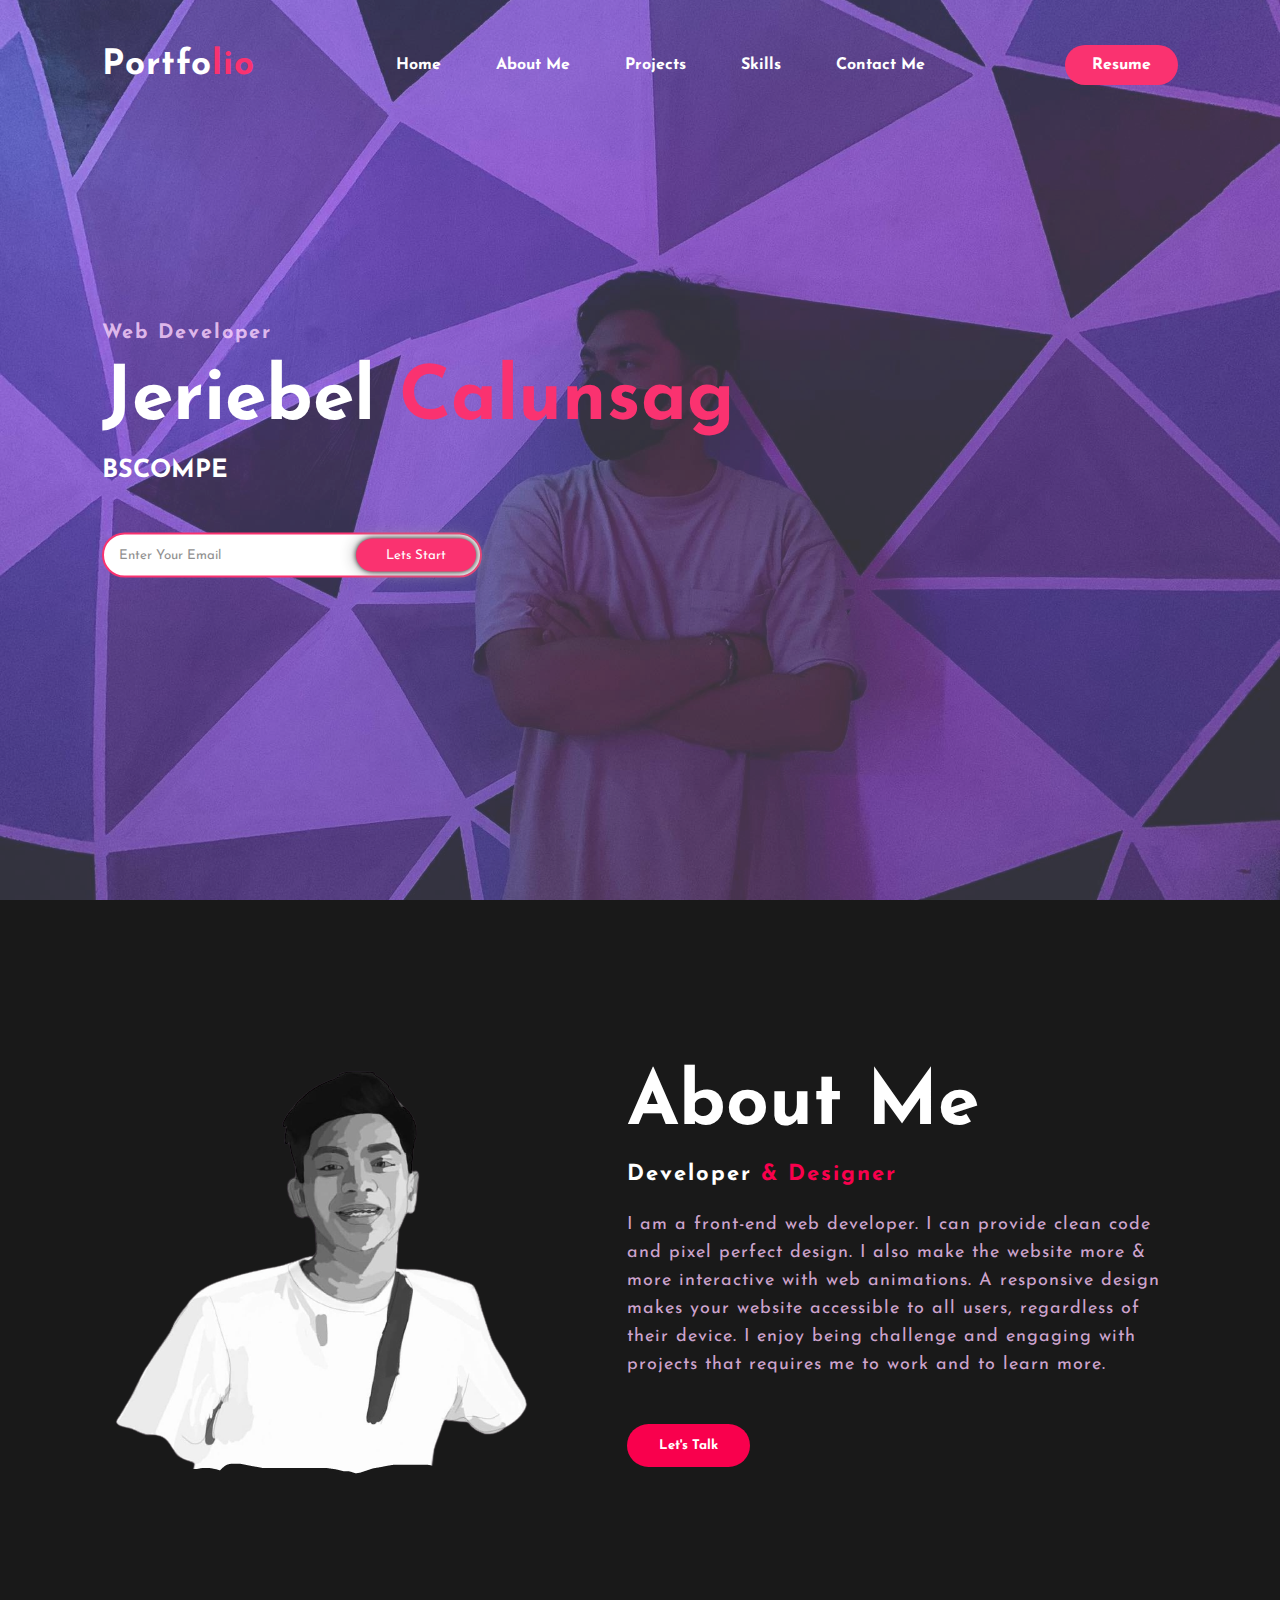
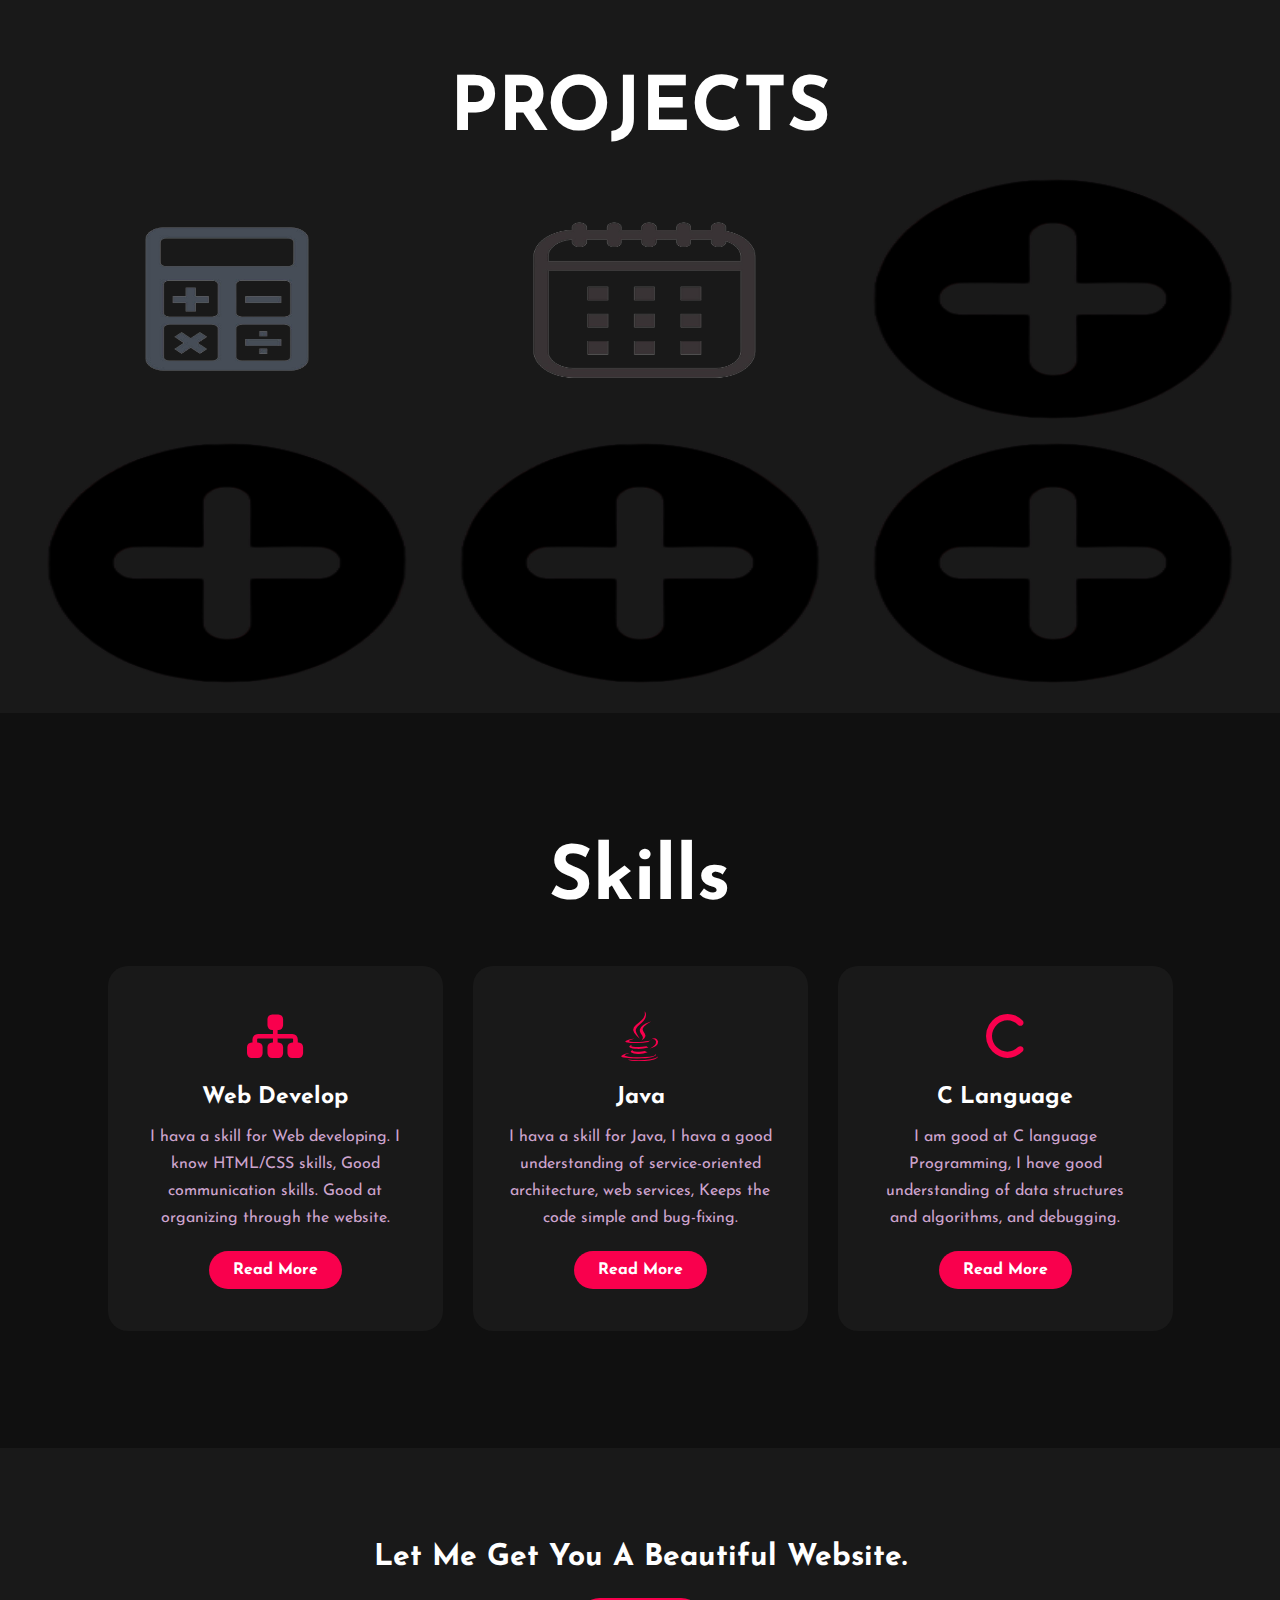
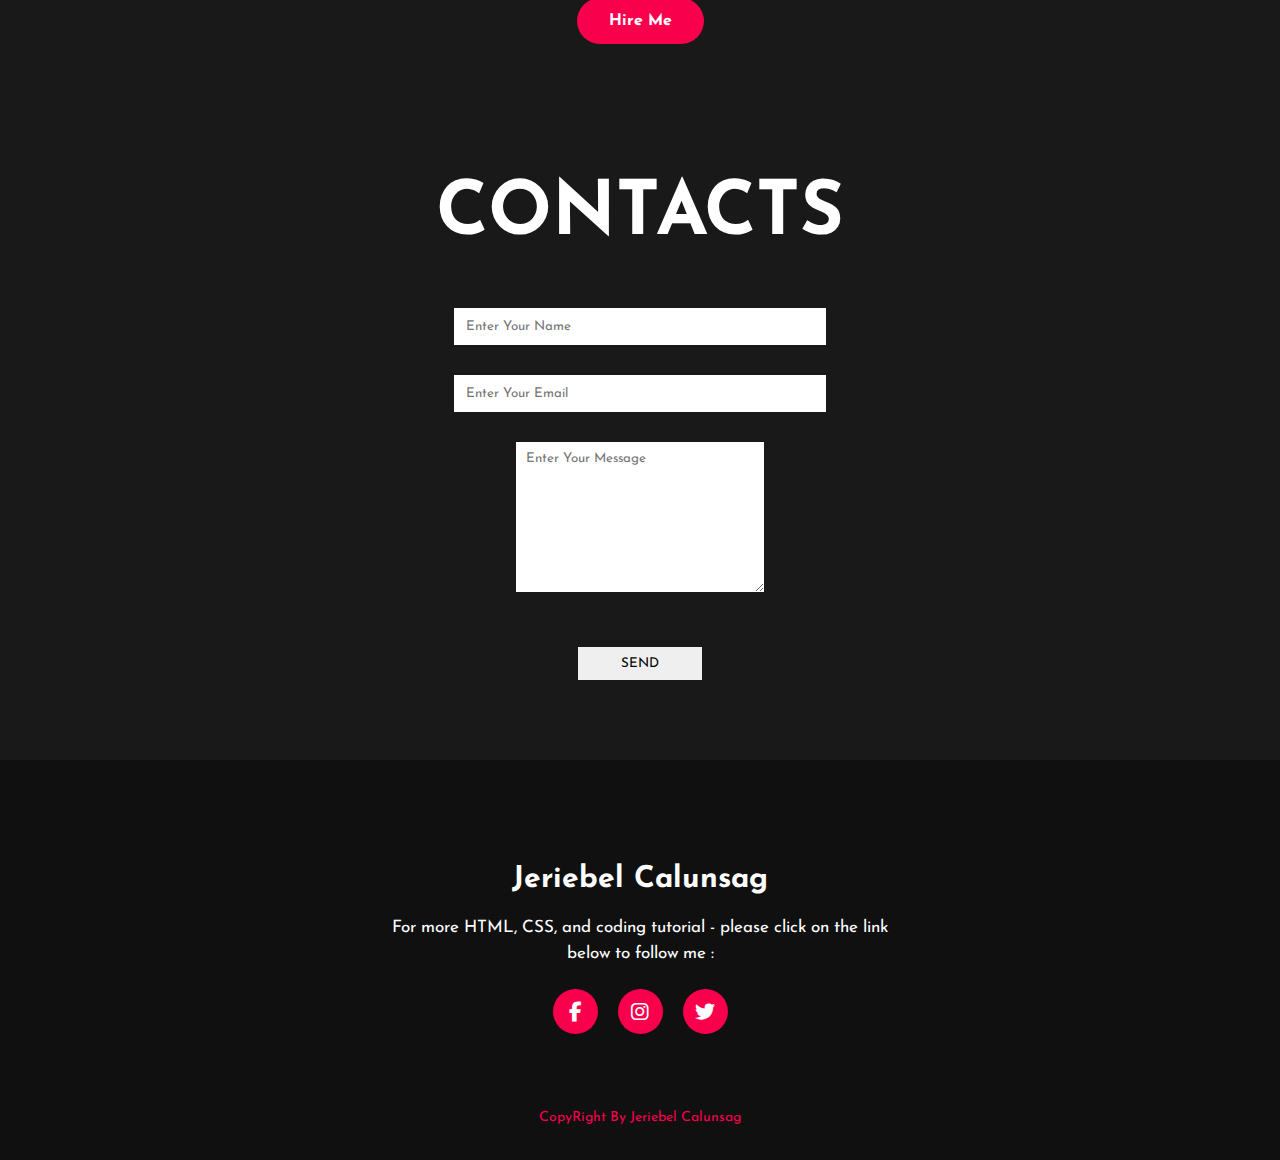
==== index.html @ 3a7fd8dd "index.html" ====
<!DOCTYPE html>
<html>
<head>
	<title>Calunsag Portfolio</title>
	<link rel="stylesheet" type="text/css" href="css/style.css">

	<link rel="preconnect" href="https://fonts.gstatic.com">
  <link href="https://fonts.googleapis.com/css2?family=Josefin+Sans:ital,wght@0,100;0,200;0,300;0,400;0,500;0,600;0,700;1,100;1,200;1,300;1,400;1,500;1,600;1,700&display=swap" rel="stylesheet">

  <link rel="stylesheet" href="https://cdnjs.cloudflare.com/ajax/libs/font-awesome/6.2.1/css/all.min.css"> 

</head>
<body>


	<!----Home Section---->

	<div class="home"> 
		<nav>
			<h2 class="logo">Portfo<span>lio</span></h2>
			<ul>
				<li><a href="#home">Home</a></li>
				<li><a href="#about">About Me</a></li>
				<li><a href="#projects">Projects</a></li>
				<li><a href="#skill">Skills</a></li>
				<li><a href="#contacts">Contact Me</a></li>
			</ul>
			<a href="resumefol/resume.html" class="btn">Resume</a>
		</nav>

		<div class="content">
			<h4>Web Developer</h4>
			<h1>Jeriebel <span> Calunsag</span></h1>
			<h3>BSCOMPE</h3>
			<div class="newslatter">
				<form>
					<input type="email" name="email" id="mail" placeholder="Enter Your Email">
					<input type="submit" name="submit" value="Lets Start">
				</form>
			</div>
		</div>
	</div>

	<!----About Section---->
	<section id="about">
		<div class="main">
			<img src="img/jebel1.png">
			<div class="about-text">
				<h2>About Me</h2>
				<h5>Developer <span>& Designer</span></h5>
				<p>I am a front-end web developer. I can provide clean code and pixel perfect design. I also make the website more & more interactive with web animations. A responsive design makes your website accessible to all users, regardless of their device. I enjoy being challenge and engaging with projects that requires me to work and to learn more.</p>
				<button type="button">Let's Talk</button>
			</div>
	</section>

	<!----Project Section---->
	<section id="projects">
        <h1 class="headings">PROJECTS</h1>
        <div class="gallery">
			<a href="https://drive.google.com/file/d/1nJWBiLR6i2VMYTfnzBOvZ1ErVZOfPPiQ/view?usp=sharing">
				<img src="img/regulacalcu1.png" alt="">
			</a>
            <a href="https://drive.google.com/file/d/1B8nucV11FDN630iT0tbWRQr7_AXiMwds/view?usp=sharing">
				<img src="img/calendar.png" alt="">
			</a>
            <img src="img/plus.png" alt="">
            <img src="img/plus.png" alt="">
            <img src="img/plus.png" alt="">
            <img src="img/plus.png" alt="">
        </div>
    </section>

	<!-----Skill Section----------->
	<section id="skill">
		<div class="title">
			<h2>Skills</h2>
		</div>

		<div class="box">
			<div class="card">
				<i class="fa-solid fa-sitemap"></i>
				<h5>Web Develop</h5>
				<div class="pra">
					<p>I hava a skill for Web developing. I know HTML/CSS skills, Good communication skills. Good at organizing through the website.</p>

					<p style="text-align: center;">
						<a class="button" href="#">Read More</a>
					</p>
				</div>
			</div>

			<div class="card">
				<i class="fab fa-java"></i>
				<h5>Java</h5>
				<div class="pra">
					<p>I hava a skill for Java, I hava a good understanding of service-oriented architecture, web services, Keeps the code simple and bug-fixing.</p>

					<p style="text-align: center;">
						<a class="button" href="#">Read More</a>
					</p>
				</div>
			</div>

			<div class="card">
				<i class="fa-solid fa-c"></i>
				<h5>C Language</h5>
				<div class="pra">
					<p>I am good at C language Programming, I have good understanding of data structures and algorithms, and debugging.</p>

					<p style="text-align: center;">
						<a class="button" href="#">Read More</a>
					</p>
				</div>
			</div>
		</div>
</section>

	<!------Contact Section------>
	<div class="contact-me">
		<p>Let Me Get You A Beautiful Website.</p>
		<a class="button-two" href="#">Hire Me</a>
	</div>

	<section id="contacts">
        <h1 class="headings">CONTACTS</h1>
        <form action=""class="form">
            <input type="text" name="name" class="input" placeholder="Enter Your Name">
            <input type="email" name="email" class="input" 
            placeholder="Enter Your Email">
            <textarea name="msg" id="msg" cols="30" rows="10" placeholder="Enter Your Message"></textarea>
            <input type="submit" value="SEND" id="send">
        </form>
    </section>

	<!------Footer Section--------->
	<footer>
		<p>Jeriebel Calunsag</p>
		<p>For more HTML, CSS, and coding tutorial - please click on the link below to follow me :</p>
		<div class="social">
			<a href="https://www.facebook.com/j.jbaxx/"><i class="fab fa-facebook-f"></i></a>
			<a href="https://www.instagram.com/jebeeelllll/"><i class="fab fa-instagram"></i></a>
			<a href="https://twitter.com/"><i class="fab fa-twitter"></i></a>
		</div>
		<p class="end">CopyRight By Jeriebel Calunsag</p>
	</footer>
</body>
</html>
---- css/style.css ----
*{
	padding: 0;
	margin: 0;
	font-family: 'Josefin Sans', sans-serif;
	box-sizing: border-box;
}
html{
    scroll-behavior: smooth;
}

/*HOME SECTION*/
.home{
	height: 100vh;
	width: 100%;
	background-image: url(../img/backgroundcover.jpg);
	background-size: cover;
	background-position: center;
	height: 900px;
    width: 100%;
	z-index: -1;
    opacity: .8;
}
/*NAV SECTION*/
nav{
	display: flex;
	align-items: center;
	justify-content: space-between;
	padding-top: 45px;
	padding-left: 8%;
	padding-right: 8%;
}
.logo{
	color: white;
	font-size: 35px;
	letter-spacing: 1px;
	cursor: pointer;
}
span{
	color: #f9004d;
}
nav ul li{
	list-style-type: none;
	display: inline-block;
	padding: 10px  25px;
}
nav ul li a{
	color: white;
	text-decoration: none;
	font-weight: bold;
	text-transform: capitalize;
}
nav ul li a:hover{
	color: #f9004d;
	transition: all .5s ease;
}
.navbar ul li a:hover{
    background-color: white;
    color: black;
    box-shadow: 0 0 10px white;
}
.btn{
	background-color:#f9004d;
	color: white;
	text-decoration: none;
	border: 2px solid transparent;
	font-weight: bold;
	padding: 10px 25px;
	border-radius: 30px;
	transition: transform .4s; 
}
.btn:hover{
	transform: scale(1.2);
}
.content{
	position: absolute;
	top: 50%;
	left:8%;
	transform: translateY(-50%);
}
/*HOMEPAGE SECTION*/
h1{
	color: white;
	margin: 20px 0px 20px;
	font-size: 75px;
}
h3{
	color: white;
	font-size: 25px;
	margin-bottom: 50px;
}
h4{
	color: #fcfc;
	letter-spacing: 2px;
	font-size: 20px;
}
.newslatter form{
	width: 380px;
	max-width: 100%;
	position: relative;
}
.newslatter form input:first-child{
	display: inline-block;
	width: 100%;
	padding: 14px 130px 14px 15px;
	border: 2px solid #f9004d;
	outline: none;
	border-radius: 30px;
}
.newslatter form input:last-child{
	position: absolute;
	display: inline-block;
	outline: none;
	border: none;
	padding: 10px 30px;
	border-radius: 30px;
	background-color:#f9004d;
	color: white;
	box-shadow: 0px 0px 5px #000, 0px 0px 15px #858585;
	top: 6px;
	right: 6px; 
}

/*ABOUT SECTION*/
#about{
	width: 100%;
	padding: 100px 0px;
	background-color: #191919;
}
.about img{
	height: auto;
	width: 430px;
	border-radius: 15px;
}
.about-text{
	width: 550px;
}
.main{
	width: 1130px;
	max-width: 95%;
	margin: 0 auto;
	display: flex;
	align-items: center;
	justify-content: space-around;
}
.about-text h2{
	color: white;
	font-size: 75px;
	text-transform: capitalize;
	margin-bottom: 20px;
}
.about-text h5{
	color: white;
	letter-spacing: 2px;
	font-size: 22px;
	margin-bottom: 25px;
	text-transform: capitalize;
}
.about-text p{
	color: #fcfc;
	letter-spacing: 1px;
	line-height: 28px;
	font-size: 18px;
	margin-bottom: 45px;
}
button{
	background-color:#f9004d;
	color: white;
	text-decoration: none;
	border: 2px solid transparent;
	font-weight: bold;
	padding: 13px 30px;
	border-radius: 30px;
	transition: .4s; 
}
button:hover{
	background-color: transparent;
	border: 2px solid #f9004d;
	cursor: pointer;
}

/* Projects Section */
#projects{
    display: flex;
    flex-direction: column;
    background-color: rgba(0, 0, 0, 0.9);
    color: white;
    align-items: center;
    padding: 20px;  
}
.gallery{
    display: flex;
    flex-wrap: wrap;
    justify-content: space-around;
    box-sizing: border-box;
}
.gallery img{
    width: 360px;
    height: 240px;
    margin: 10px;
    border-radius: 15px;
}
.gallery img:hover{
    transform: scale(1.3);
    transition: .3s;
}

/*SKILLS SECTION*/
#skill{
	background: #101010;
	width: 100%;
	padding: 100px 0px;
}
.title h2{
	color: white;
	font-size: 75px;
	width: 1130px;
	margin: 30px auto;
	text-align: center;
}
.box{
	display: flex;
	justify-content: center;
	align-items: center;
	min-height: 400px;
}
.card{
	height: 365px;
	width: 335px;
	padding: 20px 35px;
	background: #191919;
	border-radius: 20px;
	margin: 15px;
	position: relative;
	overflow: hidden;
	text-align: center;
}
.card i{
	font-size: 50px;
	display: block;
	text-align: center;
	margin: 25px 0px;
	color: #f9004d;

}
h5{
	color: white;
	font-size: 23px;
	margin-bottom: 15px;
}
.pra p{
	color: #fcfc;
	font-size: 16px;
	line-height: 27px;
	margin-bottom: 25px;
}
.card .button{
	background-color:#f9004d;
	color: white;
	text-decoration: none;
	border: 2px solid transparent;
	font-weight: bold;
	padding: 9px 22px;
	border-radius: 30px;
	transition: .4s; 
}
.card .button:hover{
	background-color: transparent;
	border: 2px solid #f9004d;
	cursor: pointer;
}

/*CONTACT ME SECTION*/
.contact-me{
	width: 100%;
	height: 290px;
	background: #191919;
	display: flex;
	align-items: center;
	flex-direction: column;
	justify-content: center;
}
.contact-me p{
	color: white;
	font-size: 30px;
	font-weight: bold;
	margin-bottom: 25px;
}
.contact-me .button-two{
	background-color:#f9004d;
	color: white;
	text-decoration: none;
	border: 2px solid transparent;
	font-weight: bold;
	padding: 13px 30px;
	border-radius: 30px;
	transition: .4s; 
}
.contact-me .button-two:hover{
	background-color: transparent;
	border: 2px solid #f9004d;
	cursor: pointer;
}

/*FOOTER SECTION*/
footer{
	position: relative;
	width: 100%;
	height: 400px;
	background: #101010;
	display: flex;
	flex-direction: column;
	align-items: center;
	justify-content: center;
}
footer p:nth-child(1){
	font-size: 30px;
	color: white;
	margin-bottom: 20px;
	font-weight: bold;
}
footer p:nth-child(2){
	color: white;
	font-size: 17px;
	width: 500px;
	text-align: center;
	line-height: 26px;
}
.social{
	display: flex;
}
.social a{
	width: 45px;
	height: 45px;
	display: flex;
	align-items: center;
	justify-content: center;
	background:  #f9004d;
	border-radius: 50%;
	margin: 22px 10px;
	color: white;
	text-decoration: none;
	font-size: 20px;
}
.social a:hover{
	transform: scale(1.3);
	transition: .3s;
}
.end{
	position: absolute;
	color:#f9004d;
	bottom: 35px;
	font-size: 14px; 
}

/*CONTACT SECTION*/
#contacts{
    display: flex;
	text-align: center;
    flex-direction: column;
    box-sizing: border-box;
    background-color: rgba(0 ,0 ,0 , 0.9);
    color: white;
    padding: 20px;
}
.form{
    display: flex;
    flex-direction: column;
    box-sizing: border-box;
    align-items: center;
    margin: 20px 0px;
}
.input{
    padding: 12px;
    margin: 15px;
    width: 30%;
    border: none;
    outline: none;
}
#msg{
    width: 20%;
    padding: 10px;
    margin: 15px;
    border: none;
    outline: none;
}
#send{
    padding: 10px;
    width: 10%;
    margin: 40px;
    border: none;
    outline: none;
}
#send:hover{
    cursor: pointer;
    box-shadow: 0 0 10px white;
}
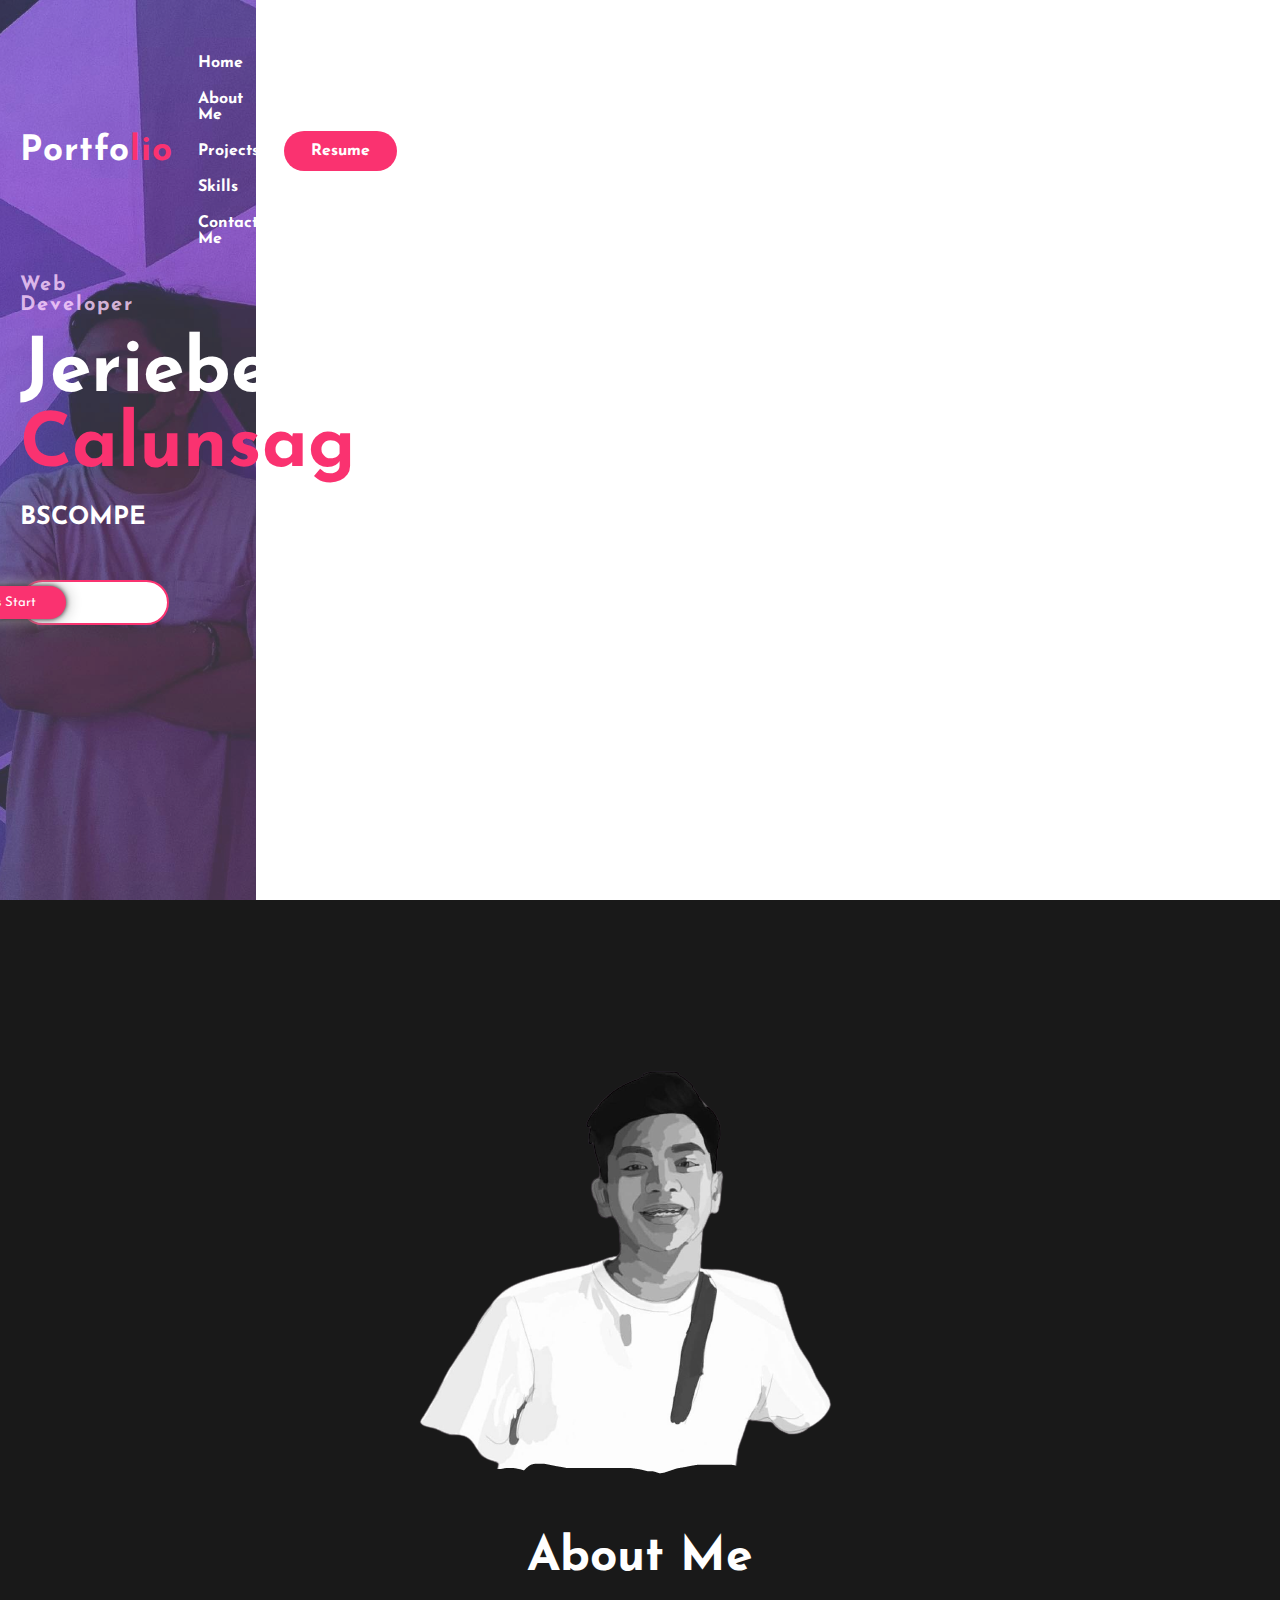
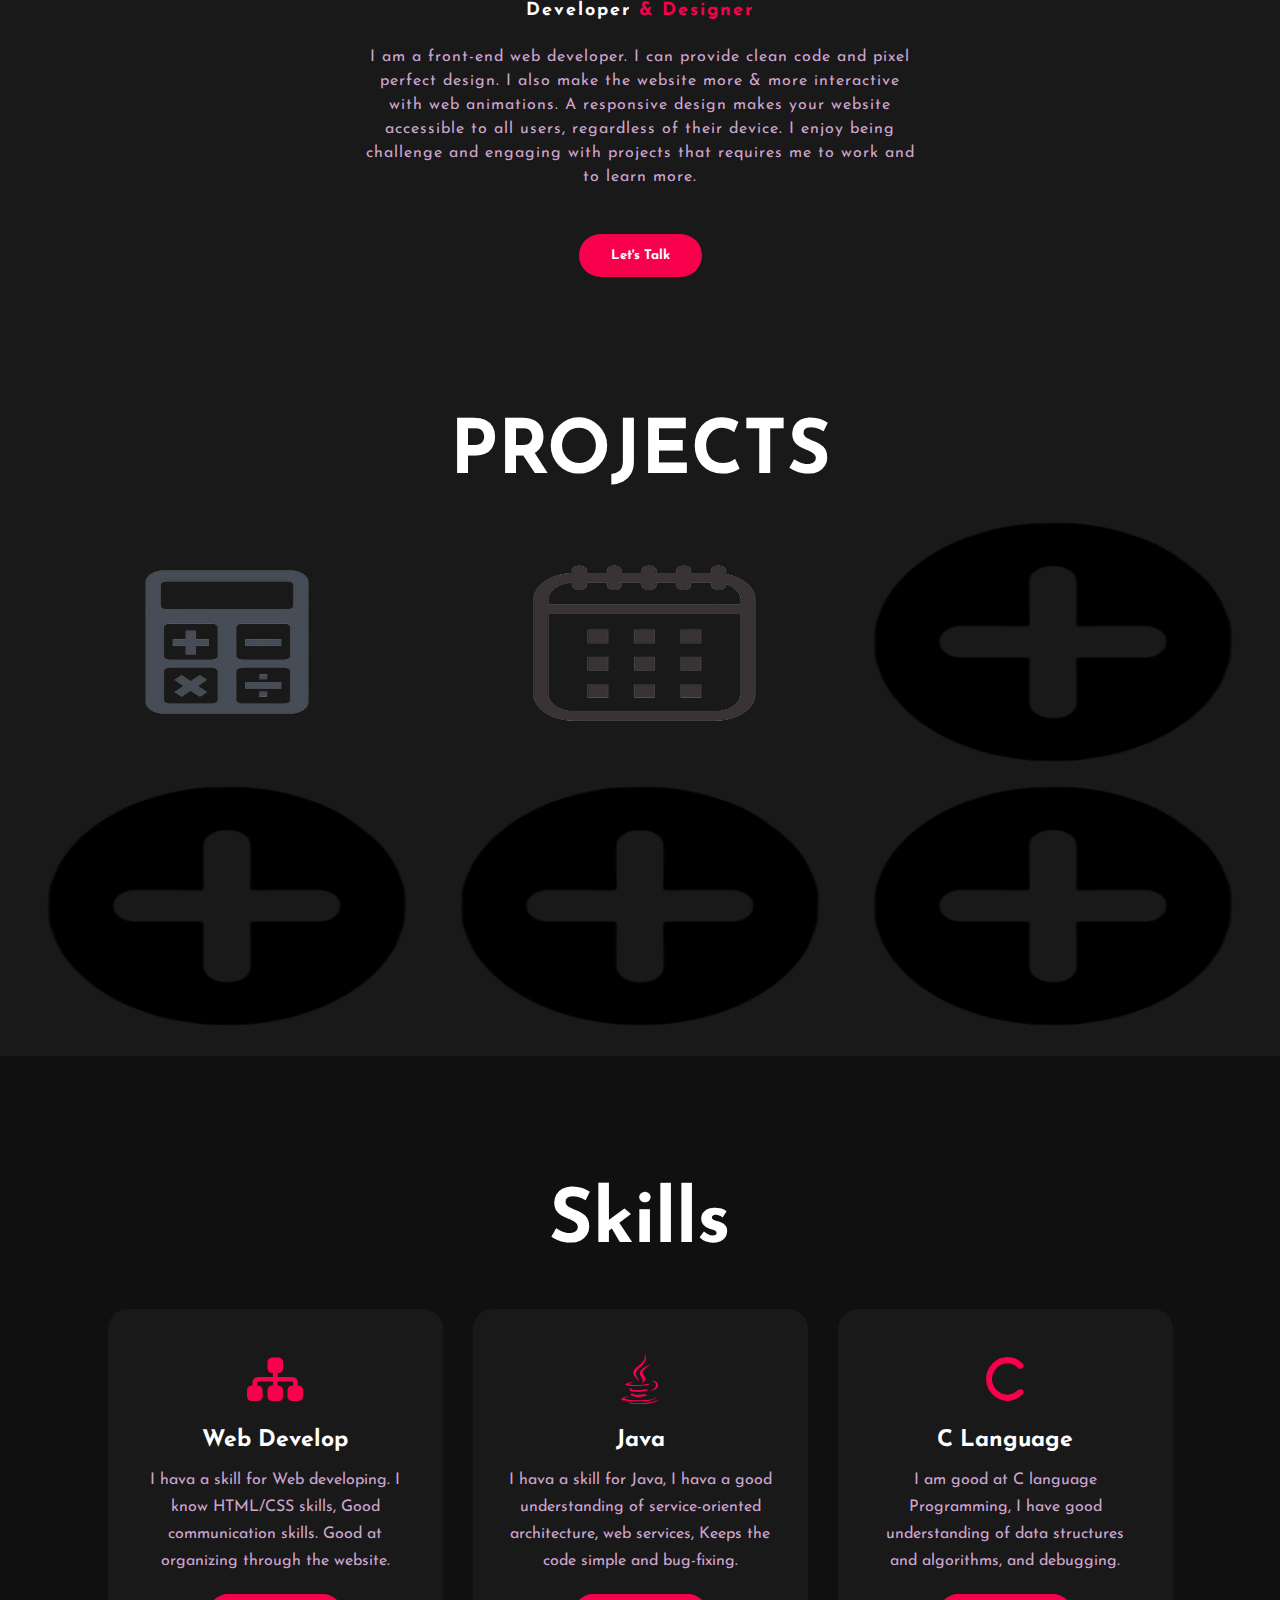
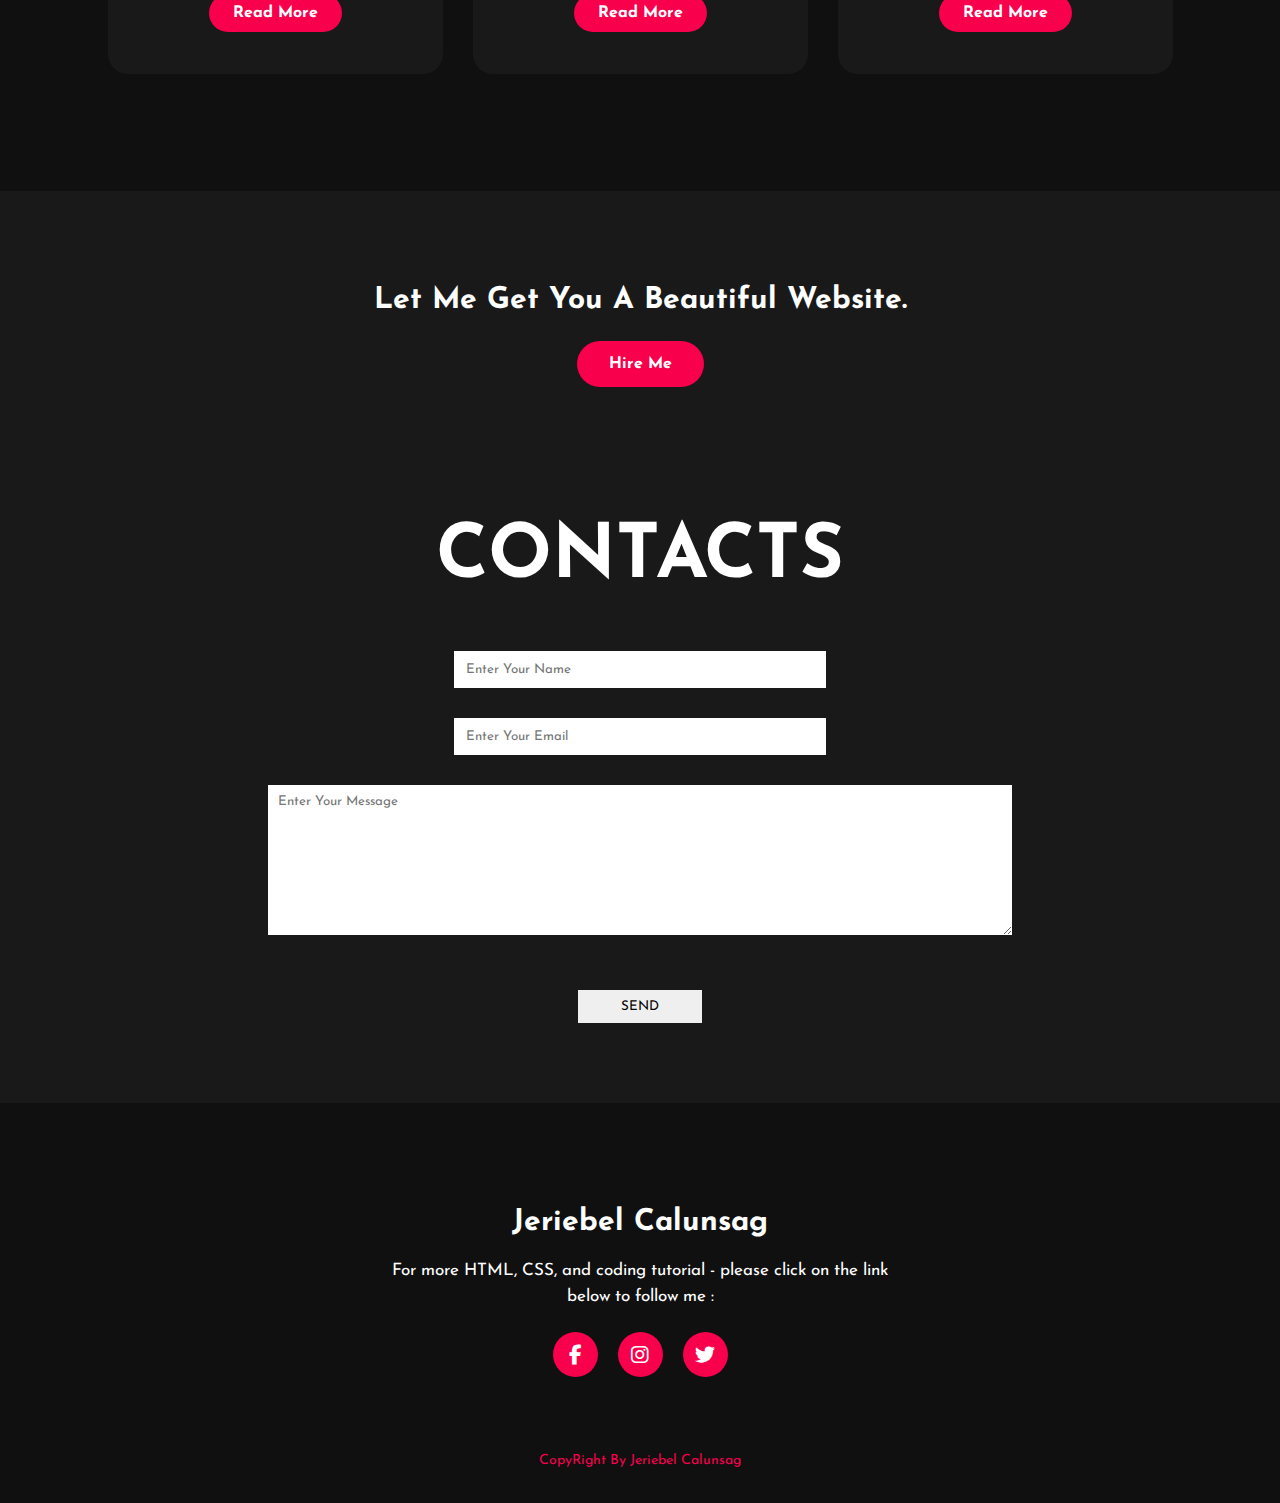
==== commit daf0df68: "Update index.html" ====
--- a/index.html
+++ b/index.html
@@ -1,13 +1,16 @@
 <!DOCTYPE html>
 <html>
 <head>
-	<title>Calunsag Portfolio</title>
-	<link rel="stylesheet" type="text/css" href="css/style.css">
+	<meta charset="UTF-8">
+    <meta name="viewport" content="width=device-width, initial-scale=1.0">
+    <title>Calunsag Portfolio</title>
+    <link rel="stylesheet" type="text/css" href="css/style.css">
+    <link rel="stylesheet" type="text/css" href="css/mobile.css"> <!-- Link the mobile CSS file here -->
 
-	<link rel="preconnect" href="https://fonts.gstatic.com">
-  <link href="https://fonts.googleapis.com/css2?family=Josefin+Sans:ital,wght@0,100;0,200;0,300;0,400;0,500;0,600;0,700;1,100;1,200;1,300;1,400;1,500;1,600;1,700&display=swap" rel="stylesheet">
+    <link rel="preconnect" href="https://fonts.gstatic.com">
+    <link href="https://fonts.googleapis.com/css2?family=Josefin+Sans:ital,wght@0,100;0,200;0,300;0,400;0,500;0,600;0,700;1,100;1,200;1,300;1,400;1,500;1,600;1,700&display=swap" rel="stylesheet">
 
-  <link rel="stylesheet" href="https://cdnjs.cloudflare.com/ajax/libs/font-awesome/6.2.1/css/all.min.css"> 
+    <link rel="stylesheet" href="https://cdnjs.cloudflare.com/ajax/libs/font-awesome/6.2.1/css/all.min.css">
 
 </head>
 <body>
@@ -145,3 +148,9 @@
 	</footer>
 </body>
 </html>
+
+
+
+
+
+
--- a/css/style.css
+++ b/css/style.css
@@ -1,396 +1,654 @@
-*{
-	padding: 0;
-	margin: 0;
-	font-family: 'Josefin Sans', sans-serif;
-	box-sizing: border-box;
-}
-html{
+* {
+    padding: 0;
+    margin: 0;
+    font-family: 'Josefin Sans', sans-serif;
+    box-sizing: border-box;
+}
+
+html {
     scroll-behavior: smooth;
 }
 
-/*HOME SECTION*/
-.home{
-	height: 100vh;
-	width: 100%;
-	background-image: url(../img/backgroundcover.jpg);
-	background-size: cover;
-	background-position: center;
-	height: 900px;
-    width: 100%;
-	z-index: -1;
-    opacity: .8;
-}
-/*NAV SECTION*/
-nav{
-	display: flex;
-	align-items: center;
-	justify-content: space-between;
-	padding-top: 45px;
-	padding-left: 8%;
-	padding-right: 8%;
-}
-.logo{
-	color: white;
-	font-size: 35px;
-	letter-spacing: 1px;
-	cursor: pointer;
-}
-span{
-	color: #f9004d;
-}
-nav ul li{
-	list-style-type: none;
-	display: inline-block;
-	padding: 10px  25px;
-}
-nav ul li a{
-	color: white;
-	text-decoration: none;
-	font-weight: bold;
-	text-transform: capitalize;
-}
-nav ul li a:hover{
-	color: #f9004d;
-	transition: all .5s ease;
-}
-.navbar ul li a:hover{
+/* HOME SECTION */
+.home {
+    height: 100vh;
+    width: 20%;
+    background-image: url(../img/backgroundcover.jpg);
+    background-size: cover;
+    background-position: center;
+    opacity: 0.8;
+    position: relative;
+}
+
+.content {
+    position: absolute;
+    top: 50%;
+    left: 50%;
+    transform: translate(-50%, -50%);
+    text-align: left;
+    width: 20%;
+}
+
+/* NAV SECTION */
+nav {
+    display: flex;
+    align-items: center;
+    justify-content: space-between;
+    padding-top: 45px;
+    padding-left: 8%;
+    padding-right: 8%;
+}
+
+.logo {
+    color: white;
+    font-size: 35px;
+    letter-spacing: 1px;
+    cursor: pointer;
+}
+
+span {
+    color: #f9004d;
+}
+
+nav ul li {
+    list-style-type: none;
+    display: inline-block;
+    padding: 10px 25px;
+}
+
+nav ul li a {
+    color: white;
+    text-decoration: none;
+    font-weight: bold;
+    text-transform: capitalize;
+}
+
+nav ul li a:hover {
+    color: #f9004d;
+    transition: all .5s ease;
+}
+
+.navbar ul li a:hover {
     background-color: white;
     color: black;
     box-shadow: 0 0 10px white;
 }
-.btn{
-	background-color:#f9004d;
-	color: white;
-	text-decoration: none;
-	border: 2px solid transparent;
-	font-weight: bold;
-	padding: 10px 25px;
-	border-radius: 30px;
-	transition: transform .4s; 
-}
-.btn:hover{
-	transform: scale(1.2);
-}
-.content{
-	position: absolute;
-	top: 50%;
-	left:8%;
-	transform: translateY(-50%);
-}
-/*HOMEPAGE SECTION*/
-h1{
-	color: white;
-	margin: 20px 0px 20px;
-	font-size: 75px;
-}
-h3{
-	color: white;
-	font-size: 25px;
-	margin-bottom: 50px;
-}
-h4{
-	color: #fcfc;
-	letter-spacing: 2px;
-	font-size: 20px;
-}
-.newslatter form{
-	width: 380px;
-	max-width: 100%;
-	position: relative;
-}
-.newslatter form input:first-child{
-	display: inline-block;
-	width: 100%;
-	padding: 14px 130px 14px 15px;
-	border: 2px solid #f9004d;
-	outline: none;
-	border-radius: 30px;
-}
-.newslatter form input:last-child{
-	position: absolute;
-	display: inline-block;
-	outline: none;
-	border: none;
-	padding: 10px 30px;
-	border-radius: 30px;
-	background-color:#f9004d;
-	color: white;
-	box-shadow: 0px 0px 5px #000, 0px 0px 15px #858585;
-	top: 6px;
-	right: 6px; 
-}
-
-/*ABOUT SECTION*/
-#about{
-	width: 100%;
-	padding: 100px 0px;
-	background-color: #191919;
-}
-.about img{
-	height: auto;
-	width: 430px;
-	border-radius: 15px;
-}
-.about-text{
-	width: 550px;
-}
-.main{
-	width: 1130px;
-	max-width: 95%;
-	margin: 0 auto;
-	display: flex;
-	align-items: center;
-	justify-content: space-around;
-}
-.about-text h2{
-	color: white;
-	font-size: 75px;
-	text-transform: capitalize;
-	margin-bottom: 20px;
-}
-.about-text h5{
-	color: white;
-	letter-spacing: 2px;
-	font-size: 22px;
-	margin-bottom: 25px;
-	text-transform: capitalize;
-}
-.about-text p{
-	color: #fcfc;
-	letter-spacing: 1px;
-	line-height: 28px;
-	font-size: 18px;
-	margin-bottom: 45px;
-}
-button{
-	background-color:#f9004d;
-	color: white;
-	text-decoration: none;
-	border: 2px solid transparent;
-	font-weight: bold;
-	padding: 13px 30px;
-	border-radius: 30px;
-	transition: .4s; 
-}
-button:hover{
-	background-color: transparent;
-	border: 2px solid #f9004d;
-	cursor: pointer;
-}
-
-/* Projects Section */
-#projects{
+
+.btn {
+    background-color: #f9004d;
+    color: white;
+    text-decoration: none;
+    border: 2px solid transparent;
+    font-weight: bold;
+    padding: 10px 25px;
+    border-radius: 30px;
+    transition: transform .4s;
+}
+
+.btn:hover {
+    transform: scale(1.2);
+}
+
+.content {
+    position: absolute;
+    top: 50%;
+    left: 8%;
+    transform: translateY(-50%);
+}
+
+/* HOMEPAGE SECTION */
+h1 {
+    color: white;
+    margin: 20px 0px 20px;
+    font-size: 75px;
+}
+
+h3 {
+    color: white;
+    font-size: 25px;
+    margin-bottom: 50px;
+}
+
+h4 {
+    color: #fcfc;
+    letter-spacing: 2px;
+    font-size: 20px;
+}
+
+.newslatter form {
+    width: 380px;
+    max-width: 100%;
+    position: relative;
+}
+
+.newslatter form input:first-child {
+    display: inline-block;
+    width: 100%;
+    padding: 14px 130px 14px 15px;
+    border: 2px solid #f9004d;
+    outline: none;
+    border-radius: 30px;
+}
+
+.newslatter form input:last-child {
+    position: absolute;
+    display: inline-block;
+    outline: none;
+    border: none;
+    padding: 10px 30px;
+    border-radius: 30px;
+    background-color: #f9004d;
+    color: white;
+    box-shadow: 0px 0px 5px #000, 0px 0px 15px #858585;
+    top: 6px;
+    right: 6px;
+}
+
+/* ABOUT SECTION */
+#about {
+    padding: 100px 0;
+    background-color: #191919;
+}
+
+.main {
+    width: 95%;
+    max-width: 1130px;
+    margin: 0 auto;
+    display: flex;
+    flex-direction: column;
+    align-items: center;
+    justify-content: center;
+    text-align: center;
+}
+
+.about img {
+    width: 100%;
+    max-width: 430px;
+    border-radius: 15px;
+    margin-bottom: 30px;
+}
+
+.about-text {
+    width: 100%;
+    max-width: 550px;
+}
+
+.about-text h2 {
+    color: white;
+    font-size: 48px;
+    text-transform: capitalize;
+    margin-bottom: 20px;
+}
+
+.about-text h5 {
+    color: white;
+    letter-spacing: 2px;
+    font-size: 18px;
+    margin-bottom: 25px;
+    text-transform: capitalize;
+}
+
+.about-text p {
+    color: #fcfc;
+    letter-spacing: 1px;
+    line-height: 24px;
+    font-size: 16px;
+    margin-bottom: 45px;
+}
+
+button {
+    background-color: #f9004d;
+    color: white;
+    text-decoration: none;
+    border: 2px solid transparent;
+    font-weight: bold;
+    padding: 13px 30px;
+    border-radius: 30px;
+    transition: .4s;
+}
+
+button:hover {
+    background-color: transparent;
+    border: 2px solid #f9004d;
+    cursor: pointer;
+}
+
+/* PROJECTS SECTION */
+#projects {
     display: flex;
     flex-direction: column;
     background-color: rgba(0, 0, 0, 0.9);
     color: white;
     align-items: center;
-    padding: 20px;  
-}
-.gallery{
+    padding: 20px;
+}
+
+.gallery {
     display: flex;
     flex-wrap: wrap;
     justify-content: space-around;
     box-sizing: border-box;
 }
-.gallery img{
+
+.gallery img {
     width: 360px;
     height: 240px;
     margin: 10px;
     border-radius: 15px;
 }
-.gallery img:hover{
+
+.gallery img:hover {
     transform: scale(1.3);
     transition: .3s;
 }
 
-/*SKILLS SECTION*/
-#skill{
-	background: #101010;
-	width: 100%;
-	padding: 100px 0px;
-}
-.title h2{
-	color: white;
-	font-size: 75px;
-	width: 1130px;
-	margin: 30px auto;
-	text-align: center;
-}
-.box{
-	display: flex;
-	justify-content: center;
-	align-items: center;
-	min-height: 400px;
-}
-.card{
-	height: 365px;
-	width: 335px;
-	padding: 20px 35px;
-	background: #191919;
-	border-radius: 20px;
-	margin: 15px;
-	position: relative;
-	overflow: hidden;
-	text-align: center;
-}
-.card i{
-	font-size: 50px;
-	display: block;
-	text-align: center;
-	margin: 25px 0px;
-	color: #f9004d;
-
-}
-h5{
-	color: white;
-	font-size: 23px;
-	margin-bottom: 15px;
-}
-.pra p{
-	color: #fcfc;
-	font-size: 16px;
-	line-height: 27px;
-	margin-bottom: 25px;
-}
-.card .button{
-	background-color:#f9004d;
-	color: white;
-	text-decoration: none;
-	border: 2px solid transparent;
-	font-weight: bold;
-	padding: 9px 22px;
-	border-radius: 30px;
-	transition: .4s; 
-}
-.card .button:hover{
-	background-color: transparent;
-	border: 2px solid #f9004d;
-	cursor: pointer;
-}
-
-/*CONTACT ME SECTION*/
-.contact-me{
-	width: 100%;
-	height: 290px;
-	background: #191919;
-	display: flex;
-	align-items: center;
-	flex-direction: column;
-	justify-content: center;
-}
-.contact-me p{
-	color: white;
-	font-size: 30px;
-	font-weight: bold;
-	margin-bottom: 25px;
-}
-.contact-me .button-two{
-	background-color:#f9004d;
-	color: white;
-	text-decoration: none;
-	border: 2px solid transparent;
-	font-weight: bold;
-	padding: 13px 30px;
-	border-radius: 30px;
-	transition: .4s; 
-}
-.contact-me .button-two:hover{
-	background-color: transparent;
-	border: 2px solid #f9004d;
-	cursor: pointer;
-}
-
-/*FOOTER SECTION*/
-footer{
-	position: relative;
-	width: 100%;
-	height: 400px;
-	background: #101010;
-	display: flex;
-	flex-direction: column;
-	align-items: center;
-	justify-content: center;
-}
-footer p:nth-child(1){
-	font-size: 30px;
-	color: white;
-	margin-bottom: 20px;
-	font-weight: bold;
-}
-footer p:nth-child(2){
-	color: white;
-	font-size: 17px;
-	width: 500px;
-	text-align: center;
-	line-height: 26px;
-}
-.social{
-	display: flex;
-}
-.social a{
-	width: 45px;
-	height: 45px;
-	display: flex;
-	align-items: center;
-	justify-content: center;
-	background:  #f9004d;
-	border-radius: 50%;
-	margin: 22px 10px;
-	color: white;
-	text-decoration: none;
-	font-size: 20px;
-}
-.social a:hover{
-	transform: scale(1.3);
-	transition: .3s;
-}
-.end{
-	position: absolute;
-	color:#f9004d;
-	bottom: 35px;
-	font-size: 14px; 
-}
-
-/*CONTACT SECTION*/
-#contacts{
-    display: flex;
-	text-align: center;
+/* SKILLS SECTION */
+#skill {
+    background: #101010;
+    width: 100%;
+    padding: 100px 0px;
+}
+
+.title h2 {
+    color: white;
+    font-size: 75px;
+    width: 1130px;
+    margin: 30px auto;
+    text-align: center;
+}
+
+.box {
+    display: flex;
+    justify-content: center;
+    align-items: center;
+    min-height: 400px;
+}
+
+.card {
+    height: 365px;
+    width: 335px;
+    padding: 20px 35px;
+    background: #191919;
+    border-radius: 20px;
+    margin: 15px;
+    position: relative;
+    overflow: hidden;
+    text-align: center;
+}
+
+.card i {
+    font-size: 50px;
+    display: block;
+    text-align: center;
+    margin: 25px 0px;
+    color: #f9004d;
+}
+
+h5 {
+    color: white;
+    font-size: 23px;
+    margin-bottom: 15px;
+}
+
+.pra p {
+    color: #fcfc;
+    font-size: 16px;
+    line-height: 27px;
+    margin-bottom: 25px;
+}
+
+.card .button {
+    background-color: #f9004d;
+    color: white;
+    text-decoration: none;
+    border: 2px solid transparent;
+    font-weight: bold;
+    padding: 9px 22px;
+    border-radius: 30px;
+    transition: .4s;
+}
+
+.card .button:hover {
+    background-color: transparent;
+    border: 2px solid #f9004d;
+    cursor: pointer;
+}
+
+/* CONTACT ME SECTION */
+.contact-me {
+    width: 100%;
+    height: 290px;
+    background: #191919;
+    display: flex;
+    align-items: center;
+    flex-direction: column;
+    justify-content: center;
+}
+
+.contact-me p {
+    color: white;
+    font-size: 30px;
+    font-weight: bold;
+    margin-bottom: 25px;
+}
+
+.contact-me .button-two {
+    background-color: #f9004d;
+    color: white;
+    text-decoration: none;
+    border: 2px solid transparent;
+    font-weight: bold;
+    padding: 13px 30px;
+    border-radius: 30px;
+    transition: .4s;
+}
+
+.contact-me .button-two:hover {
+    background-color: transparent;
+    border: 2px solid #f9004d;
+    cursor: pointer;
+}
+
+/* FOOTER SECTION */
+footer {
+    position: relative;
+    width: 100%;
+    height: 400px;
+    background: #101010;
+    display: flex;
+    flex-direction: column;
+    align-items: center;
+    justify-content: center;
+}
+
+footer p:nth-child(1) {
+    font-size: 30px;
+    color: white;
+    margin-bottom: 20px;
+    font-weight: bold;
+}
+
+footer p:nth-child(2) {
+    color: white;
+    font-size: 17px;
+    width: 500px;
+    text-align: center;
+    line-height: 26px;
+}
+
+.social {
+    display: flex;
+}
+
+.social a {
+    width: 45px;
+    height: 45px;
+    display: flex;
+    align-items: center;
+    justify-content: center;
+    background: #f9004d;
+    border-radius: 50%;
+    margin: 22px 10px;
+    color: white;
+    text-decoration: none;
+    font-size: 20px;
+}
+
+.social a:hover {
+    transform: scale(1.3);
+    transition: .3s;
+}
+
+.end {
+    position: absolute;
+    color: #f9004d;
+    bottom: 35px;
+    font-size: 14px;
+}
+
+/* CONTACT SECTION */
+#contacts {
+    display: flex;
+    text-align: center;
     flex-direction: column;
     box-sizing: border-box;
-    background-color: rgba(0 ,0 ,0 , 0.9);
+    background-color: rgba(0, 0, 0, 0.9);
     color: white;
     padding: 20px;
 }
-.form{
+
+.form {
     display: flex;
     flex-direction: column;
     box-sizing: border-box;
     align-items: center;
     margin: 20px 0px;
 }
-.input{
+
+.input {
     padding: 12px;
     margin: 15px;
     width: 30%;
     border: none;
     outline: none;
 }
-#msg{
-    width: 20%;
+
+#msg {
+    width: 60%;
     padding: 10px;
     margin: 15px;
     border: none;
     outline: none;
 }
-#send{
+
+#send {
     padding: 10px;
     width: 10%;
     margin: 40px;
     border: none;
     outline: none;
 }
-#send:hover{
+
+#send:hover {
     cursor: pointer;
     box-shadow: 0 0 10px white;
 }
+
+/* MEDIA QUERIES */
+@media (max-width: 768px) {
+    /* Adjustments for tablets and smaller screens */
+
+    /* HOME SECTION */
+    .home {
+        background-position: top;
+    }
+
+    .content {
+        left: 8%;
+    }
+
+    /* NAV SECTION */
+    nav {
+        padding: 15px 8%;
+    }
+
+    .logo {
+        font-size: 28px;
+        margin-bottom: 15px;
+    }
+
+    nav ul {
+        text-align: center;
+        flex-direction: column;
+    }
+
+    nav ul li {
+        display: block;
+        padding: 10px 0;
+    }
+
+    nav ul li a {
+        padding: 10px 20px;
+    }
+
+    .btn {
+        margin-top: 20px;
+    }
+
+    /* HOMEPAGE SECTION */
+    h1 {
+        font-size: 48px;
+    }
+
+    h3 {
+        font-size: 20px;
+        margin-bottom: 30px;
+    }
+
+    h4 {
+        font-size: 18px;
+    }
+
+    .newslatter form input:first-child {
+        padding: 14px 100px 14px 15px;
+    }
+
+    .newslatter form input:last-child {
+        padding: 10px 20px;
+        top: 4px;
+        right: 4px;
+    }
+
+    /* ABOUT SECTION */
+    .about img {
+        max-width: 300px;
+    }
+
+    .about-text {
+        max-width: 100%;
+        padding: 0 20px;
+    }
+
+    .about-text h2 {
+        font-size: 36px;
+    }
+
+    .about-text h5 {
+        font-size: 16px;
+    }
+
+    .about-text p {
+        font-size: 14px;
+    }
+
+    /* PROJECTS SECTION */
+    .gallery img {
+        width: 100%;
+        max-width: 250px;
+        height: auto;
+    }
+
+    /* SKILLS SECTION */
+    .title h2 {
+        font-size: 48px;
+    }
+
+    .card {
+        width: 300px;
+        padding: 20px 25px;
+    }
+
+    .card i {
+        font-size: 40px;
+        margin: 20px 0px;
+    }
+
+    /* CONTACT ME SECTION */
+    .contact-me p {
+        font-size: 24px;
+    }
+
+    .contact-me .button-two {
+        padding: 10px 25px;
+    }
+
+    /* FOOTER SECTION */
+    footer p:nth-child(1) {
+        font-size: 24px;
+    }
+
+    footer p:nth-child(2) {
+        font-size: 14px;
+        width: 100%;
+    }
+
+    .social a {
+        width: 40px;
+        height: 40px;
+        margin: 15px 8px;
+        font-size: 18px;
+    }
+
+    /* CONTACT SECTION */
+    .form {
+        width: 100%;
+    }
+
+    .input {
+        width: 80%;
+    }
+
+    #msg {
+        width: 90%;
+    }
+
+    #send {
+        width: 20%;
+    }
+}
+
+
+/* Example Media Queries */
+@media (max-width: 768px) {
+    /* Adjustments for tablets and smaller screens */
+    .nav {
+        flex-direction: column;
+        align-items: center;
+        justify-content: center;
+        padding-top: 15px;
+    }
+
+    .logo {
+        font-size: 28px;
+        margin-bottom: 15px;
+    }
+
+    nav ul {
+        text-align: center;
+    }
+
+    nav ul li {
+        display: block;
+        padding: 10px 0;
+    }
+
+    nav ul li a {
+        padding: 10px 20px;
+    }
+
+    .content {
+        left: 50%;
+        transform: translateX(-50%);
+    }
+
+    .newslatter {
+        max-width: 100%; /* Full width on smaller screens */
+    }
+
+    .newslatter form input[type="email"],
+    .newslatter form input[type="submit"] {
+        width: 100%;
+        padding: 14px 15px;
+        margin: 10px 0;
+    }
+}
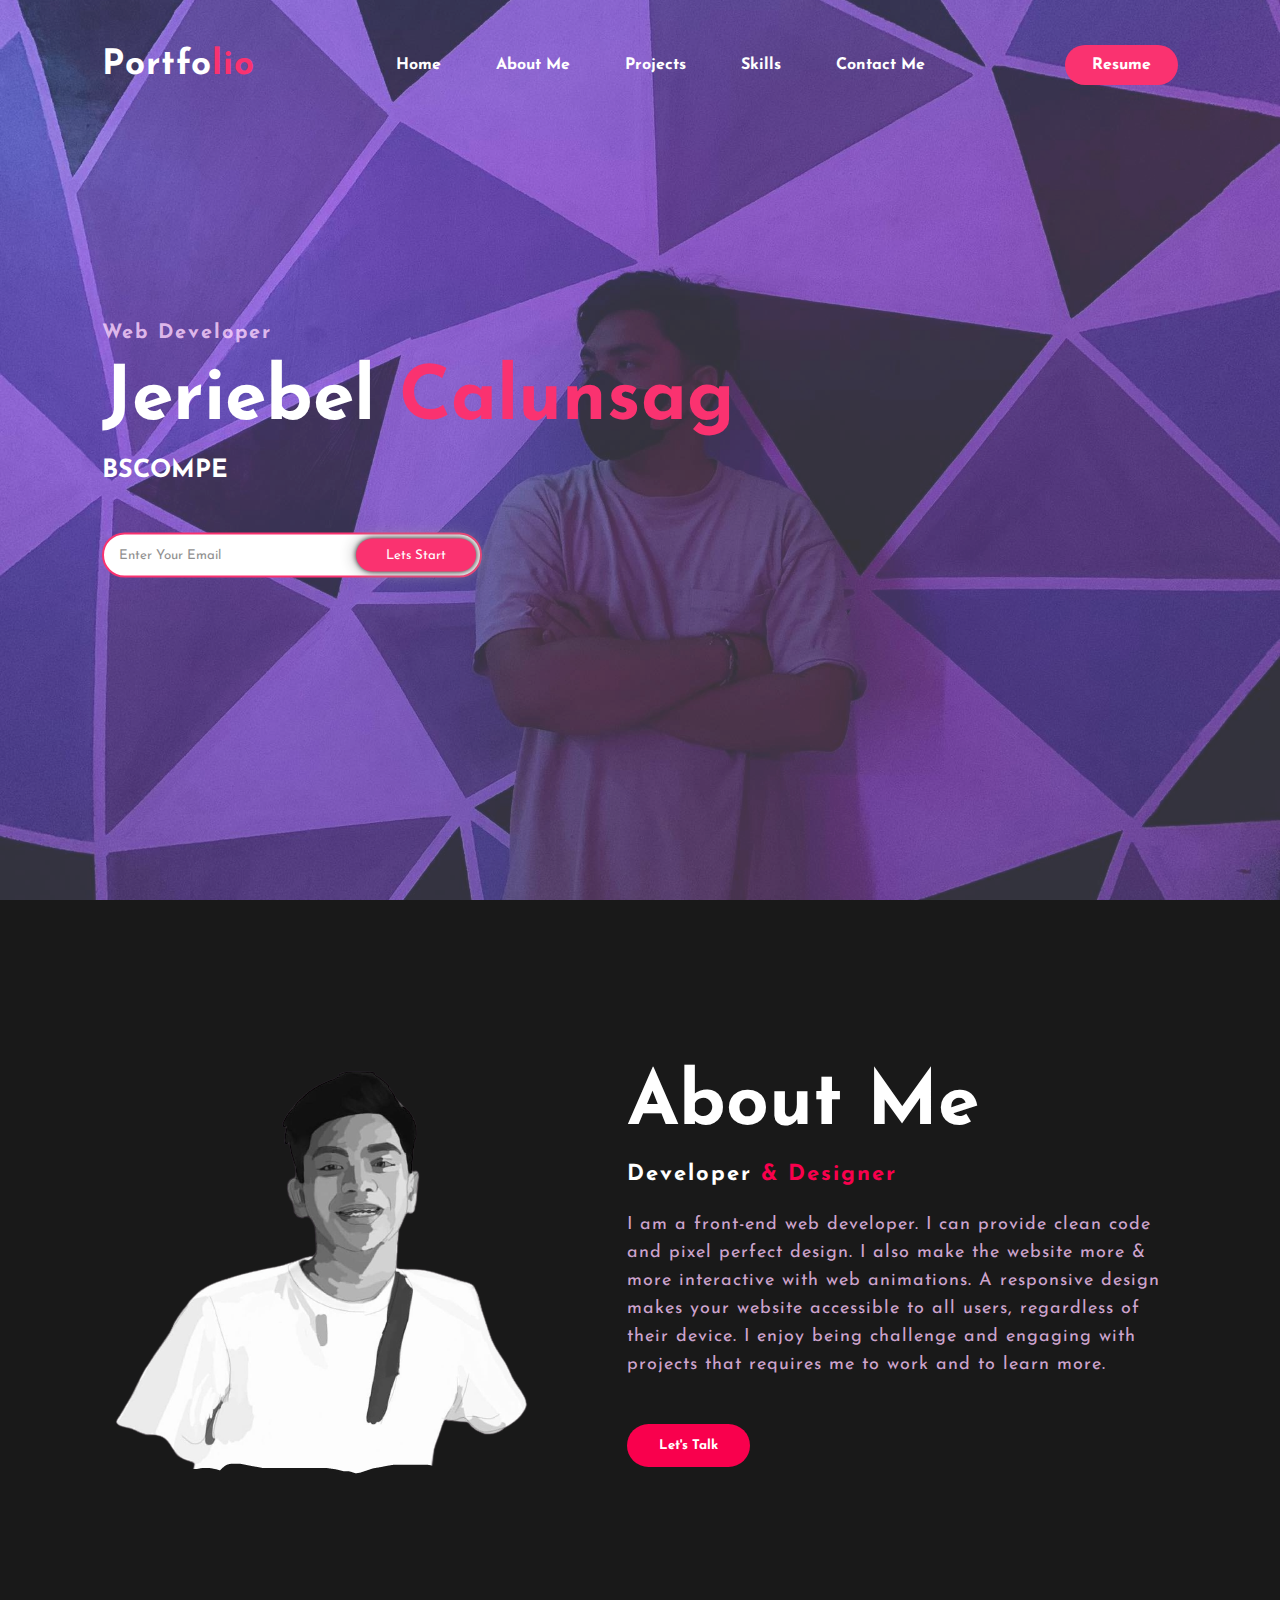
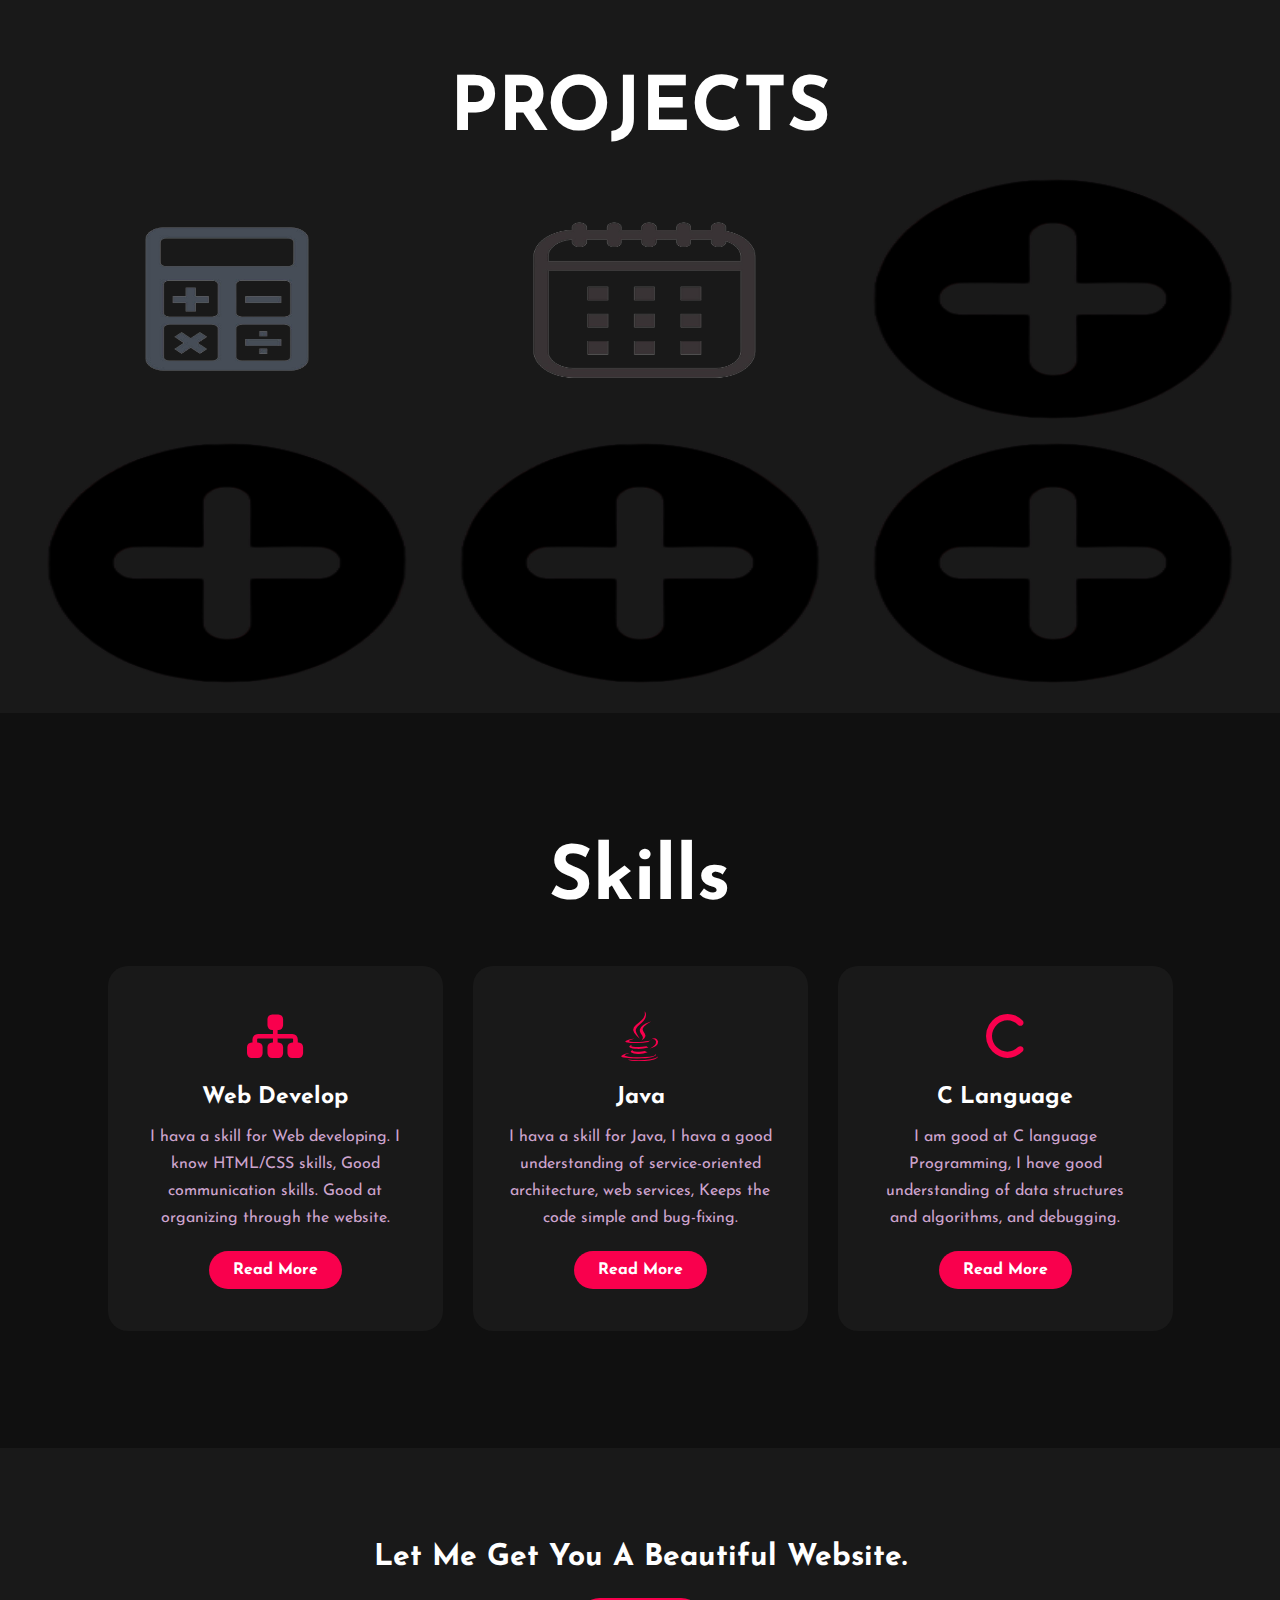
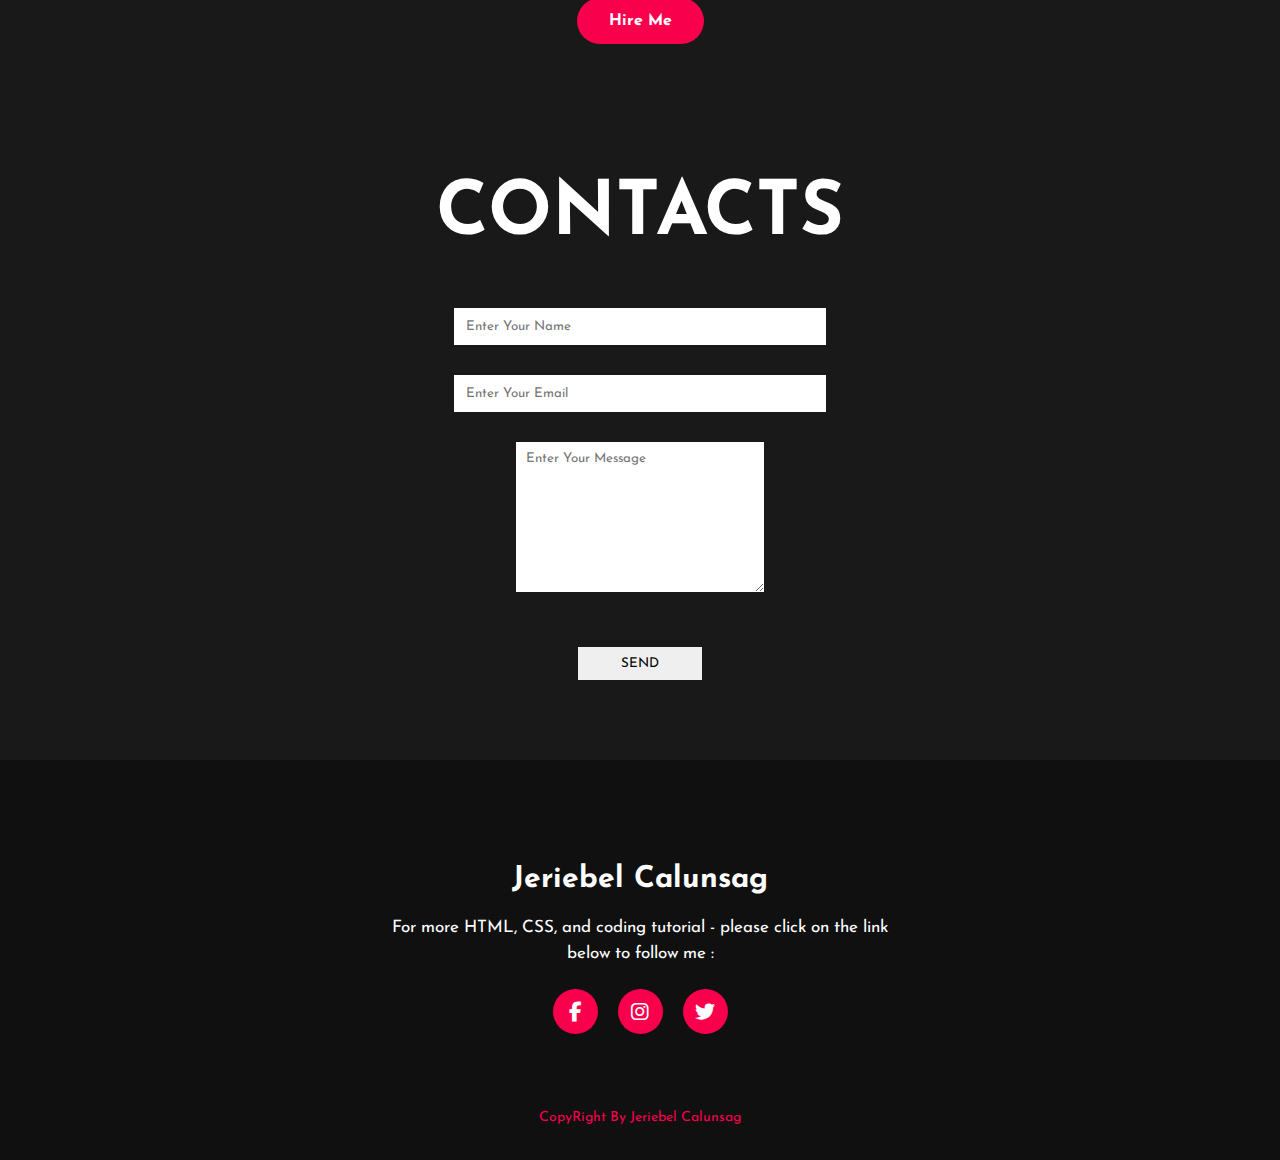
==== commit dda29100: "Update index.html" ====
--- a/index.html
+++ b/index.html
@@ -1,16 +1,13 @@
 <!DOCTYPE html>
 <html>
 <head>
-	<meta charset="UTF-8">
-    <meta name="viewport" content="width=device-width, initial-scale=1.0">
-    <title>Calunsag Portfolio</title>
-    <link rel="stylesheet" type="text/css" href="css/style.css">
-    <link rel="stylesheet" type="text/css" href="css/mobile.css"> <!-- Link the mobile CSS file here -->
+	<title>Calunsag Portfolio</title>
+	<link rel="stylesheet" type="text/css" href="css/style.css">
 
-    <link rel="preconnect" href="https://fonts.gstatic.com">
-    <link href="https://fonts.googleapis.com/css2?family=Josefin+Sans:ital,wght@0,100;0,200;0,300;0,400;0,500;0,600;0,700;1,100;1,200;1,300;1,400;1,500;1,600;1,700&display=swap" rel="stylesheet">
+	<link rel="preconnect" href="https://fonts.gstatic.com">
+  <link href="https://fonts.googleapis.com/css2?family=Josefin+Sans:ital,wght@0,100;0,200;0,300;0,400;0,500;0,600;0,700;1,100;1,200;1,300;1,400;1,500;1,600;1,700&display=swap" rel="stylesheet">
 
-    <link rel="stylesheet" href="https://cdnjs.cloudflare.com/ajax/libs/font-awesome/6.2.1/css/all.min.css">
+  <link rel="stylesheet" href="https://cdnjs.cloudflare.com/ajax/libs/font-awesome/6.2.1/css/all.min.css"> 
 
 </head>
 <body>
@@ -149,8 +146,3 @@
 </body>
 </html>
 
-
-
-
-
-
--- a/css/style.css
+++ b/css/style.css
@@ -1,654 +1,396 @@
-* {
-    padding: 0;
-    margin: 0;
-    font-family: 'Josefin Sans', sans-serif;
-    box-sizing: border-box;
-}
-
-html {
+*{
+	padding: 0;
+	margin: 0;
+	font-family: 'Josefin Sans', sans-serif;
+	box-sizing: border-box;
+}
+html{
     scroll-behavior: smooth;
 }
 
-/* HOME SECTION */
-.home {
-    height: 100vh;
-    width: 20%;
-    background-image: url(../img/backgroundcover.jpg);
-    background-size: cover;
-    background-position: center;
-    opacity: 0.8;
-    position: relative;
-}
-
-.content {
-    position: absolute;
-    top: 50%;
-    left: 50%;
-    transform: translate(-50%, -50%);
-    text-align: left;
-    width: 20%;
-}
-
-/* NAV SECTION */
-nav {
-    display: flex;
-    align-items: center;
-    justify-content: space-between;
-    padding-top: 45px;
-    padding-left: 8%;
-    padding-right: 8%;
-}
-
-.logo {
-    color: white;
-    font-size: 35px;
-    letter-spacing: 1px;
-    cursor: pointer;
-}
-
-span {
-    color: #f9004d;
-}
-
-nav ul li {
-    list-style-type: none;
-    display: inline-block;
-    padding: 10px 25px;
-}
-
-nav ul li a {
-    color: white;
-    text-decoration: none;
-    font-weight: bold;
-    text-transform: capitalize;
-}
-
-nav ul li a:hover {
-    color: #f9004d;
-    transition: all .5s ease;
-}
-
-.navbar ul li a:hover {
+/*HOME SECTION*/
+.home{
+	height: 100vh;
+	width: 100%;
+	background-image: url(../img/backgroundcover.jpg);
+	background-size: cover;
+	background-position: center;
+	height: 900px;
+    width: 100%;
+	z-index: -1;
+    opacity: .8;
+}
+/*NAV SECTION*/
+nav{
+	display: flex;
+	align-items: center;
+	justify-content: space-between;
+	padding-top: 45px;
+	padding-left: 8%;
+	padding-right: 8%;
+}
+.logo{
+	color: white;
+	font-size: 35px;
+	letter-spacing: 1px;
+	cursor: pointer;
+}
+span{
+	color: #f9004d;
+}
+nav ul li{
+	list-style-type: none;
+	display: inline-block;
+	padding: 10px  25px;
+}
+nav ul li a{
+	color: white;
+	text-decoration: none;
+	font-weight: bold;
+	text-transform: capitalize;
+}
+nav ul li a:hover{
+	color: #f9004d;
+	transition: all .5s ease;
+}
+.navbar ul li a:hover{
     background-color: white;
     color: black;
     box-shadow: 0 0 10px white;
 }
-
-.btn {
-    background-color: #f9004d;
-    color: white;
-    text-decoration: none;
-    border: 2px solid transparent;
-    font-weight: bold;
-    padding: 10px 25px;
-    border-radius: 30px;
-    transition: transform .4s;
-}
-
-.btn:hover {
-    transform: scale(1.2);
-}
-
-.content {
-    position: absolute;
-    top: 50%;
-    left: 8%;
-    transform: translateY(-50%);
-}
-
-/* HOMEPAGE SECTION */
-h1 {
-    color: white;
-    margin: 20px 0px 20px;
-    font-size: 75px;
-}
-
-h3 {
-    color: white;
-    font-size: 25px;
-    margin-bottom: 50px;
-}
-
-h4 {
-    color: #fcfc;
-    letter-spacing: 2px;
-    font-size: 20px;
-}
-
-.newslatter form {
-    width: 380px;
-    max-width: 100%;
-    position: relative;
-}
-
-.newslatter form input:first-child {
-    display: inline-block;
-    width: 100%;
-    padding: 14px 130px 14px 15px;
-    border: 2px solid #f9004d;
-    outline: none;
-    border-radius: 30px;
-}
-
-.newslatter form input:last-child {
-    position: absolute;
-    display: inline-block;
-    outline: none;
-    border: none;
-    padding: 10px 30px;
-    border-radius: 30px;
-    background-color: #f9004d;
-    color: white;
-    box-shadow: 0px 0px 5px #000, 0px 0px 15px #858585;
-    top: 6px;
-    right: 6px;
-}
-
-/* ABOUT SECTION */
-#about {
-    padding: 100px 0;
-    background-color: #191919;
-}
-
-.main {
-    width: 95%;
-    max-width: 1130px;
-    margin: 0 auto;
-    display: flex;
-    flex-direction: column;
-    align-items: center;
-    justify-content: center;
-    text-align: center;
-}
-
-.about img {
-    width: 100%;
-    max-width: 430px;
-    border-radius: 15px;
-    margin-bottom: 30px;
-}
-
-.about-text {
-    width: 100%;
-    max-width: 550px;
-}
-
-.about-text h2 {
-    color: white;
-    font-size: 48px;
-    text-transform: capitalize;
-    margin-bottom: 20px;
-}
-
-.about-text h5 {
-    color: white;
-    letter-spacing: 2px;
-    font-size: 18px;
-    margin-bottom: 25px;
-    text-transform: capitalize;
-}
-
-.about-text p {
-    color: #fcfc;
-    letter-spacing: 1px;
-    line-height: 24px;
-    font-size: 16px;
-    margin-bottom: 45px;
-}
-
-button {
-    background-color: #f9004d;
-    color: white;
-    text-decoration: none;
-    border: 2px solid transparent;
-    font-weight: bold;
-    padding: 13px 30px;
-    border-radius: 30px;
-    transition: .4s;
-}
-
-button:hover {
-    background-color: transparent;
-    border: 2px solid #f9004d;
-    cursor: pointer;
-}
-
-/* PROJECTS SECTION */
-#projects {
+.btn{
+	background-color:#f9004d;
+	color: white;
+	text-decoration: none;
+	border: 2px solid transparent;
+	font-weight: bold;
+	padding: 10px 25px;
+	border-radius: 30px;
+	transition: transform .4s; 
+}
+.btn:hover{
+	transform: scale(1.2);
+}
+.content{
+	position: absolute;
+	top: 50%;
+	left:8%;
+	transform: translateY(-50%);
+}
+/*HOMEPAGE SECTION*/
+h1{
+	color: white;
+	margin: 20px 0px 20px;
+	font-size: 75px;
+}
+h3{
+	color: white;
+	font-size: 25px;
+	margin-bottom: 50px;
+}
+h4{
+	color: #fcfc;
+	letter-spacing: 2px;
+	font-size: 20px;
+}
+.newslatter form{
+	width: 380px;
+	max-width: 100%;
+	position: relative;
+}
+.newslatter form input:first-child{
+	display: inline-block;
+	width: 100%;
+	padding: 14px 130px 14px 15px;
+	border: 2px solid #f9004d;
+	outline: none;
+	border-radius: 30px;
+}
+.newslatter form input:last-child{
+	position: absolute;
+	display: inline-block;
+	outline: none;
+	border: none;
+	padding: 10px 30px;
+	border-radius: 30px;
+	background-color:#f9004d;
+	color: white;
+	box-shadow: 0px 0px 5px #000, 0px 0px 15px #858585;
+	top: 6px;
+	right: 6px; 
+}
+
+/*ABOUT SECTION*/
+#about{
+	width: 100%;
+	padding: 100px 0px;
+	background-color: #191919;
+}
+.about img{
+	height: auto;
+	width: 430px;
+	border-radius: 15px;
+}
+.about-text{
+	width: 550px;
+}
+.main{
+	width: 1130px;
+	max-width: 95%;
+	margin: 0 auto;
+	display: flex;
+	align-items: center;
+	justify-content: space-around;
+}
+.about-text h2{
+	color: white;
+	font-size: 75px;
+	text-transform: capitalize;
+	margin-bottom: 20px;
+}
+.about-text h5{
+	color: white;
+	letter-spacing: 2px;
+	font-size: 22px;
+	margin-bottom: 25px;
+	text-transform: capitalize;
+}
+.about-text p{
+	color: #fcfc;
+	letter-spacing: 1px;
+	line-height: 28px;
+	font-size: 18px;
+	margin-bottom: 45px;
+}
+button{
+	background-color:#f9004d;
+	color: white;
+	text-decoration: none;
+	border: 2px solid transparent;
+	font-weight: bold;
+	padding: 13px 30px;
+	border-radius: 30px;
+	transition: .4s; 
+}
+button:hover{
+	background-color: transparent;
+	border: 2px solid #f9004d;
+	cursor: pointer;
+}
+
+/* Projects Section */
+#projects{
     display: flex;
     flex-direction: column;
     background-color: rgba(0, 0, 0, 0.9);
     color: white;
     align-items: center;
-    padding: 20px;
-}
-
-.gallery {
+    padding: 20px;  
+}
+.gallery{
     display: flex;
     flex-wrap: wrap;
     justify-content: space-around;
     box-sizing: border-box;
 }
-
-.gallery img {
+.gallery img{
     width: 360px;
     height: 240px;
     margin: 10px;
     border-radius: 15px;
 }
-
-.gallery img:hover {
+.gallery img:hover{
     transform: scale(1.3);
     transition: .3s;
 }
 
-/* SKILLS SECTION */
-#skill {
-    background: #101010;
-    width: 100%;
-    padding: 100px 0px;
-}
-
-.title h2 {
-    color: white;
-    font-size: 75px;
-    width: 1130px;
-    margin: 30px auto;
-    text-align: center;
-}
-
-.box {
+/*SKILLS SECTION*/
+#skill{
+	background: #101010;
+	width: 100%;
+	padding: 100px 0px;
+}
+.title h2{
+	color: white;
+	font-size: 75px;
+	width: 1130px;
+	margin: 30px auto;
+	text-align: center;
+}
+.box{
+	display: flex;
+	justify-content: center;
+	align-items: center;
+	min-height: 400px;
+}
+.card{
+	height: 365px;
+	width: 335px;
+	padding: 20px 35px;
+	background: #191919;
+	border-radius: 20px;
+	margin: 15px;
+	position: relative;
+	overflow: hidden;
+	text-align: center;
+}
+.card i{
+	font-size: 50px;
+	display: block;
+	text-align: center;
+	margin: 25px 0px;
+	color: #f9004d;
+
+}
+h5{
+	color: white;
+	font-size: 23px;
+	margin-bottom: 15px;
+}
+.pra p{
+	color: #fcfc;
+	font-size: 16px;
+	line-height: 27px;
+	margin-bottom: 25px;
+}
+.card .button{
+	background-color:#f9004d;
+	color: white;
+	text-decoration: none;
+	border: 2px solid transparent;
+	font-weight: bold;
+	padding: 9px 22px;
+	border-radius: 30px;
+	transition: .4s; 
+}
+.card .button:hover{
+	background-color: transparent;
+	border: 2px solid #f9004d;
+	cursor: pointer;
+}
+
+/*CONTACT ME SECTION*/
+.contact-me{
+	width: 100%;
+	height: 290px;
+	background: #191919;
+	display: flex;
+	align-items: center;
+	flex-direction: column;
+	justify-content: center;
+}
+.contact-me p{
+	color: white;
+	font-size: 30px;
+	font-weight: bold;
+	margin-bottom: 25px;
+}
+.contact-me .button-two{
+	background-color:#f9004d;
+	color: white;
+	text-decoration: none;
+	border: 2px solid transparent;
+	font-weight: bold;
+	padding: 13px 30px;
+	border-radius: 30px;
+	transition: .4s; 
+}
+.contact-me .button-two:hover{
+	background-color: transparent;
+	border: 2px solid #f9004d;
+	cursor: pointer;
+}
+
+/*FOOTER SECTION*/
+footer{
+	position: relative;
+	width: 100%;
+	height: 400px;
+	background: #101010;
+	display: flex;
+	flex-direction: column;
+	align-items: center;
+	justify-content: center;
+}
+footer p:nth-child(1){
+	font-size: 30px;
+	color: white;
+	margin-bottom: 20px;
+	font-weight: bold;
+}
+footer p:nth-child(2){
+	color: white;
+	font-size: 17px;
+	width: 500px;
+	text-align: center;
+	line-height: 26px;
+}
+.social{
+	display: flex;
+}
+.social a{
+	width: 45px;
+	height: 45px;
+	display: flex;
+	align-items: center;
+	justify-content: center;
+	background:  #f9004d;
+	border-radius: 50%;
+	margin: 22px 10px;
+	color: white;
+	text-decoration: none;
+	font-size: 20px;
+}
+.social a:hover{
+	transform: scale(1.3);
+	transition: .3s;
+}
+.end{
+	position: absolute;
+	color:#f9004d;
+	bottom: 35px;
+	font-size: 14px; 
+}
+
+/*CONTACT SECTION*/
+#contacts{
     display: flex;
-    justify-content: center;
-    align-items: center;
-    min-height: 400px;
-}
-
-.card {
-    height: 365px;
-    width: 335px;
-    padding: 20px 35px;
-    background: #191919;
-    border-radius: 20px;
-    margin: 15px;
-    position: relative;
-    overflow: hidden;
-    text-align: center;
-}
-
-.card i {
-    font-size: 50px;
-    display: block;
-    text-align: center;
-    margin: 25px 0px;
-    color: #f9004d;
-}
-
-h5 {
-    color: white;
-    font-size: 23px;
-    margin-bottom: 15px;
-}
-
-.pra p {
-    color: #fcfc;
-    font-size: 16px;
-    line-height: 27px;
-    margin-bottom: 25px;
-}
-
-.card .button {
-    background-color: #f9004d;
-    color: white;
-    text-decoration: none;
-    border: 2px solid transparent;
-    font-weight: bold;
-    padding: 9px 22px;
-    border-radius: 30px;
-    transition: .4s;
-}
-
-.card .button:hover {
-    background-color: transparent;
-    border: 2px solid #f9004d;
-    cursor: pointer;
-}
-
-/* CONTACT ME SECTION */
-.contact-me {
-    width: 100%;
-    height: 290px;
-    background: #191919;
-    display: flex;
-    align-items: center;
-    flex-direction: column;
-    justify-content: center;
-}
-
-.contact-me p {
-    color: white;
-    font-size: 30px;
-    font-weight: bold;
-    margin-bottom: 25px;
-}
-
-.contact-me .button-two {
-    background-color: #f9004d;
-    color: white;
-    text-decoration: none;
-    border: 2px solid transparent;
-    font-weight: bold;
-    padding: 13px 30px;
-    border-radius: 30px;
-    transition: .4s;
-}
-
-.contact-me .button-two:hover {
-    background-color: transparent;
-    border: 2px solid #f9004d;
-    cursor: pointer;
-}
-
-/* FOOTER SECTION */
-footer {
-    position: relative;
-    width: 100%;
-    height: 400px;
-    background: #101010;
-    display: flex;
-    flex-direction: column;
-    align-items: center;
-    justify-content: center;
-}
-
-footer p:nth-child(1) {
-    font-size: 30px;
-    color: white;
-    margin-bottom: 20px;
-    font-weight: bold;
-}
-
-footer p:nth-child(2) {
-    color: white;
-    font-size: 17px;
-    width: 500px;
-    text-align: center;
-    line-height: 26px;
-}
-
-.social {
-    display: flex;
-}
-
-.social a {
-    width: 45px;
-    height: 45px;
-    display: flex;
-    align-items: center;
-    justify-content: center;
-    background: #f9004d;
-    border-radius: 50%;
-    margin: 22px 10px;
-    color: white;
-    text-decoration: none;
-    font-size: 20px;
-}
-
-.social a:hover {
-    transform: scale(1.3);
-    transition: .3s;
-}
-
-.end {
-    position: absolute;
-    color: #f9004d;
-    bottom: 35px;
-    font-size: 14px;
-}
-
-/* CONTACT SECTION */
-#contacts {
-    display: flex;
-    text-align: center;
+	text-align: center;
     flex-direction: column;
     box-sizing: border-box;
-    background-color: rgba(0, 0, 0, 0.9);
+    background-color: rgba(0 ,0 ,0 , 0.9);
     color: white;
     padding: 20px;
 }
-
-.form {
+.form{
     display: flex;
     flex-direction: column;
     box-sizing: border-box;
     align-items: center;
     margin: 20px 0px;
 }
-
-.input {
+.input{
     padding: 12px;
     margin: 15px;
     width: 30%;
     border: none;
     outline: none;
 }
-
-#msg {
-    width: 60%;
+#msg{
+    width: 20%;
     padding: 10px;
     margin: 15px;
     border: none;
     outline: none;
 }
-
-#send {
+#send{
     padding: 10px;
     width: 10%;
     margin: 40px;
     border: none;
     outline: none;
 }
-
-#send:hover {
+#send:hover{
     cursor: pointer;
     box-shadow: 0 0 10px white;
 }
-
-/* MEDIA QUERIES */
-@media (max-width: 768px) {
-    /* Adjustments for tablets and smaller screens */
-
-    /* HOME SECTION */
-    .home {
-        background-position: top;
-    }
-
-    .content {
-        left: 8%;
-    }
-
-    /* NAV SECTION */
-    nav {
-        padding: 15px 8%;
-    }
-
-    .logo {
-        font-size: 28px;
-        margin-bottom: 15px;
-    }
-
-    nav ul {
-        text-align: center;
-        flex-direction: column;
-    }
-
-    nav ul li {
-        display: block;
-        padding: 10px 0;
-    }
-
-    nav ul li a {
-        padding: 10px 20px;
-    }
-
-    .btn {
-        margin-top: 20px;
-    }
-
-    /* HOMEPAGE SECTION */
-    h1 {
-        font-size: 48px;
-    }
-
-    h3 {
-        font-size: 20px;
-        margin-bottom: 30px;
-    }
-
-    h4 {
-        font-size: 18px;
-    }
-
-    .newslatter form input:first-child {
-        padding: 14px 100px 14px 15px;
-    }
-
-    .newslatter form input:last-child {
-        padding: 10px 20px;
-        top: 4px;
-        right: 4px;
-    }
-
-    /* ABOUT SECTION */
-    .about img {
-        max-width: 300px;
-    }
-
-    .about-text {
-        max-width: 100%;
-        padding: 0 20px;
-    }
-
-    .about-text h2 {
-        font-size: 36px;
-    }
-
-    .about-text h5 {
-        font-size: 16px;
-    }
-
-    .about-text p {
-        font-size: 14px;
-    }
-
-    /* PROJECTS SECTION */
-    .gallery img {
-        width: 100%;
-        max-width: 250px;
-        height: auto;
-    }
-
-    /* SKILLS SECTION */
-    .title h2 {
-        font-size: 48px;
-    }
-
-    .card {
-        width: 300px;
-        padding: 20px 25px;
-    }
-
-    .card i {
-        font-size: 40px;
-        margin: 20px 0px;
-    }
-
-    /* CONTACT ME SECTION */
-    .contact-me p {
-        font-size: 24px;
-    }
-
-    .contact-me .button-two {
-        padding: 10px 25px;
-    }
-
-    /* FOOTER SECTION */
-    footer p:nth-child(1) {
-        font-size: 24px;
-    }
-
-    footer p:nth-child(2) {
-        font-size: 14px;
-        width: 100%;
-    }
-
-    .social a {
-        width: 40px;
-        height: 40px;
-        margin: 15px 8px;
-        font-size: 18px;
-    }
-
-    /* CONTACT SECTION */
-    .form {
-        width: 100%;
-    }
-
-    .input {
-        width: 80%;
-    }
-
-    #msg {
-        width: 90%;
-    }
-
-    #send {
-        width: 20%;
-    }
-}
-
-
-/* Example Media Queries */
-@media (max-width: 768px) {
-    /* Adjustments for tablets and smaller screens */
-    .nav {
-        flex-direction: column;
-        align-items: center;
-        justify-content: center;
-        padding-top: 15px;
-    }
-
-    .logo {
-        font-size: 28px;
-        margin-bottom: 15px;
-    }
-
-    nav ul {
-        text-align: center;
-    }
-
-    nav ul li {
-        display: block;
-        padding: 10px 0;
-    }
-
-    nav ul li a {
-        padding: 10px 20px;
-    }
-
-    .content {
-        left: 50%;
-        transform: translateX(-50%);
-    }
-
-    .newslatter {
-        max-width: 100%; /* Full width on smaller screens */
-    }
-
-    .newslatter form input[type="email"],
-    .newslatter form input[type="submit"] {
-        width: 100%;
-        padding: 14px 15px;
-        margin: 10px 0;
-    }
-}
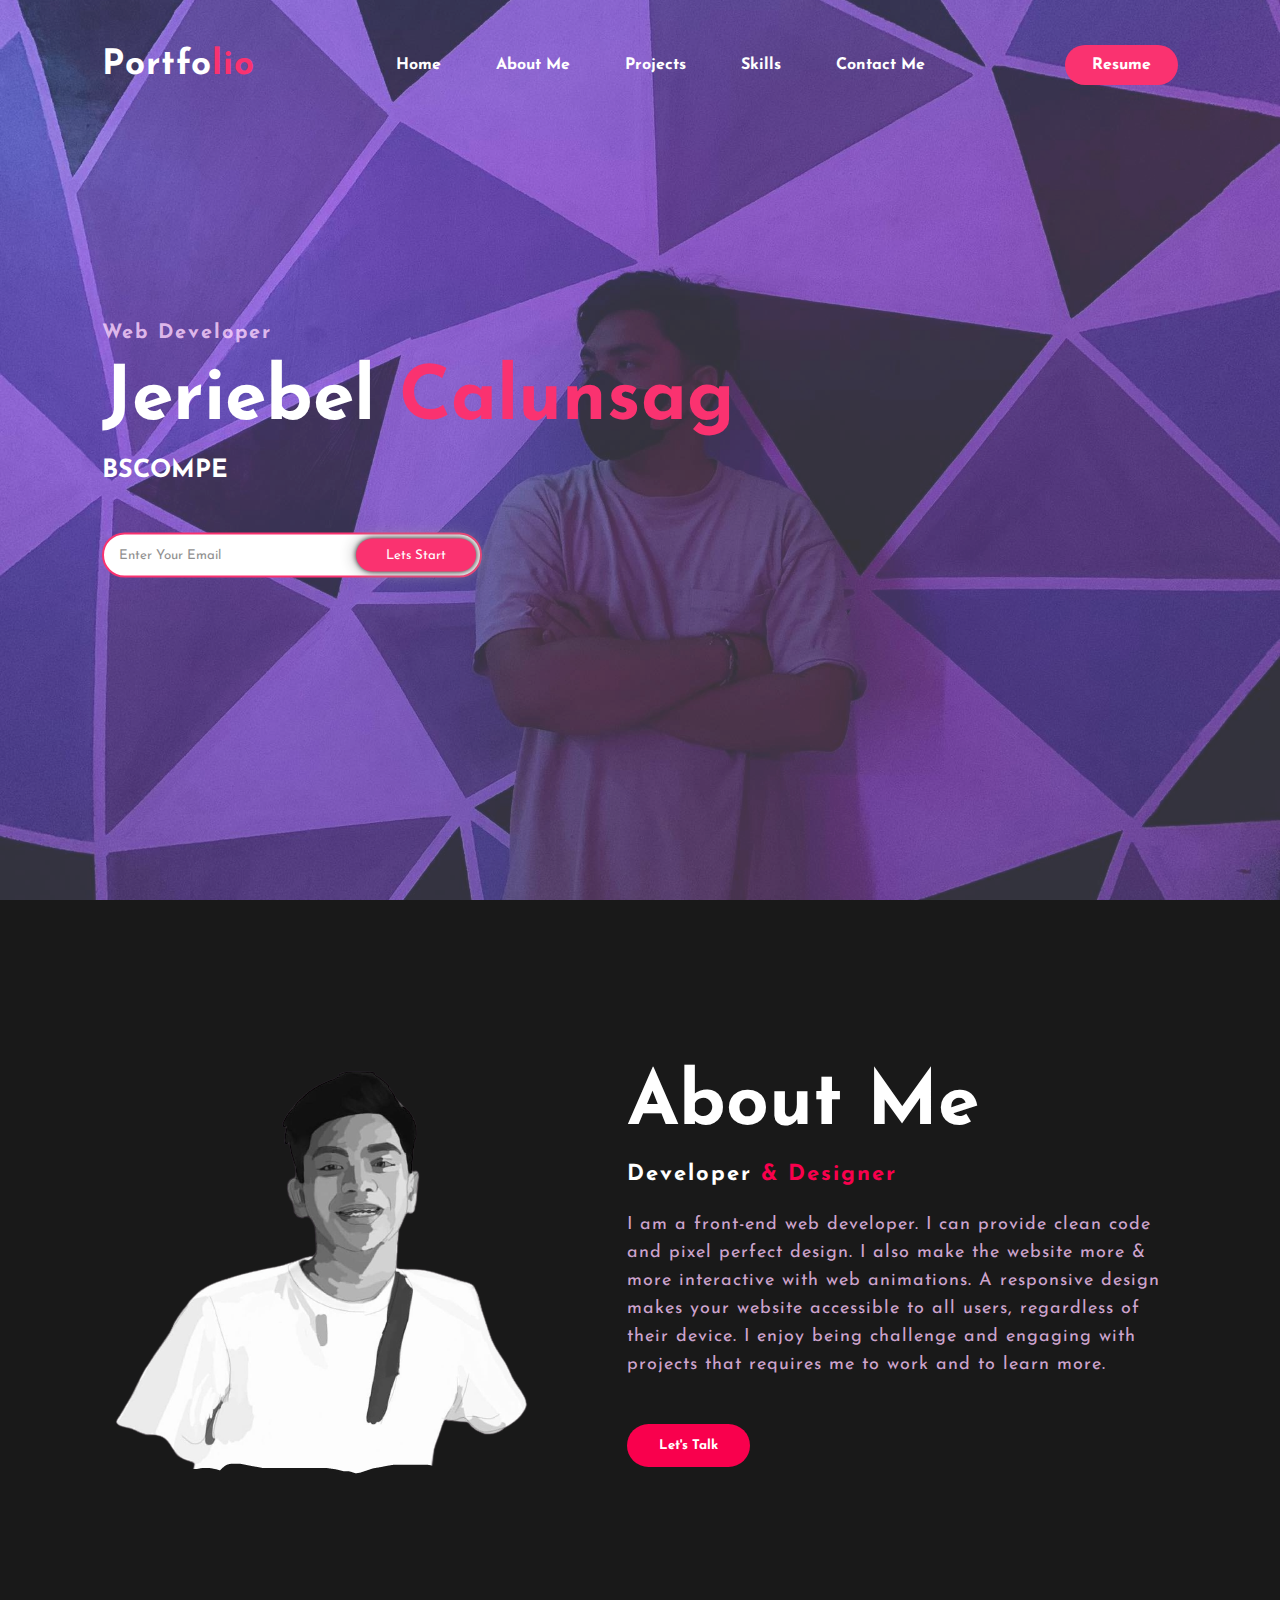
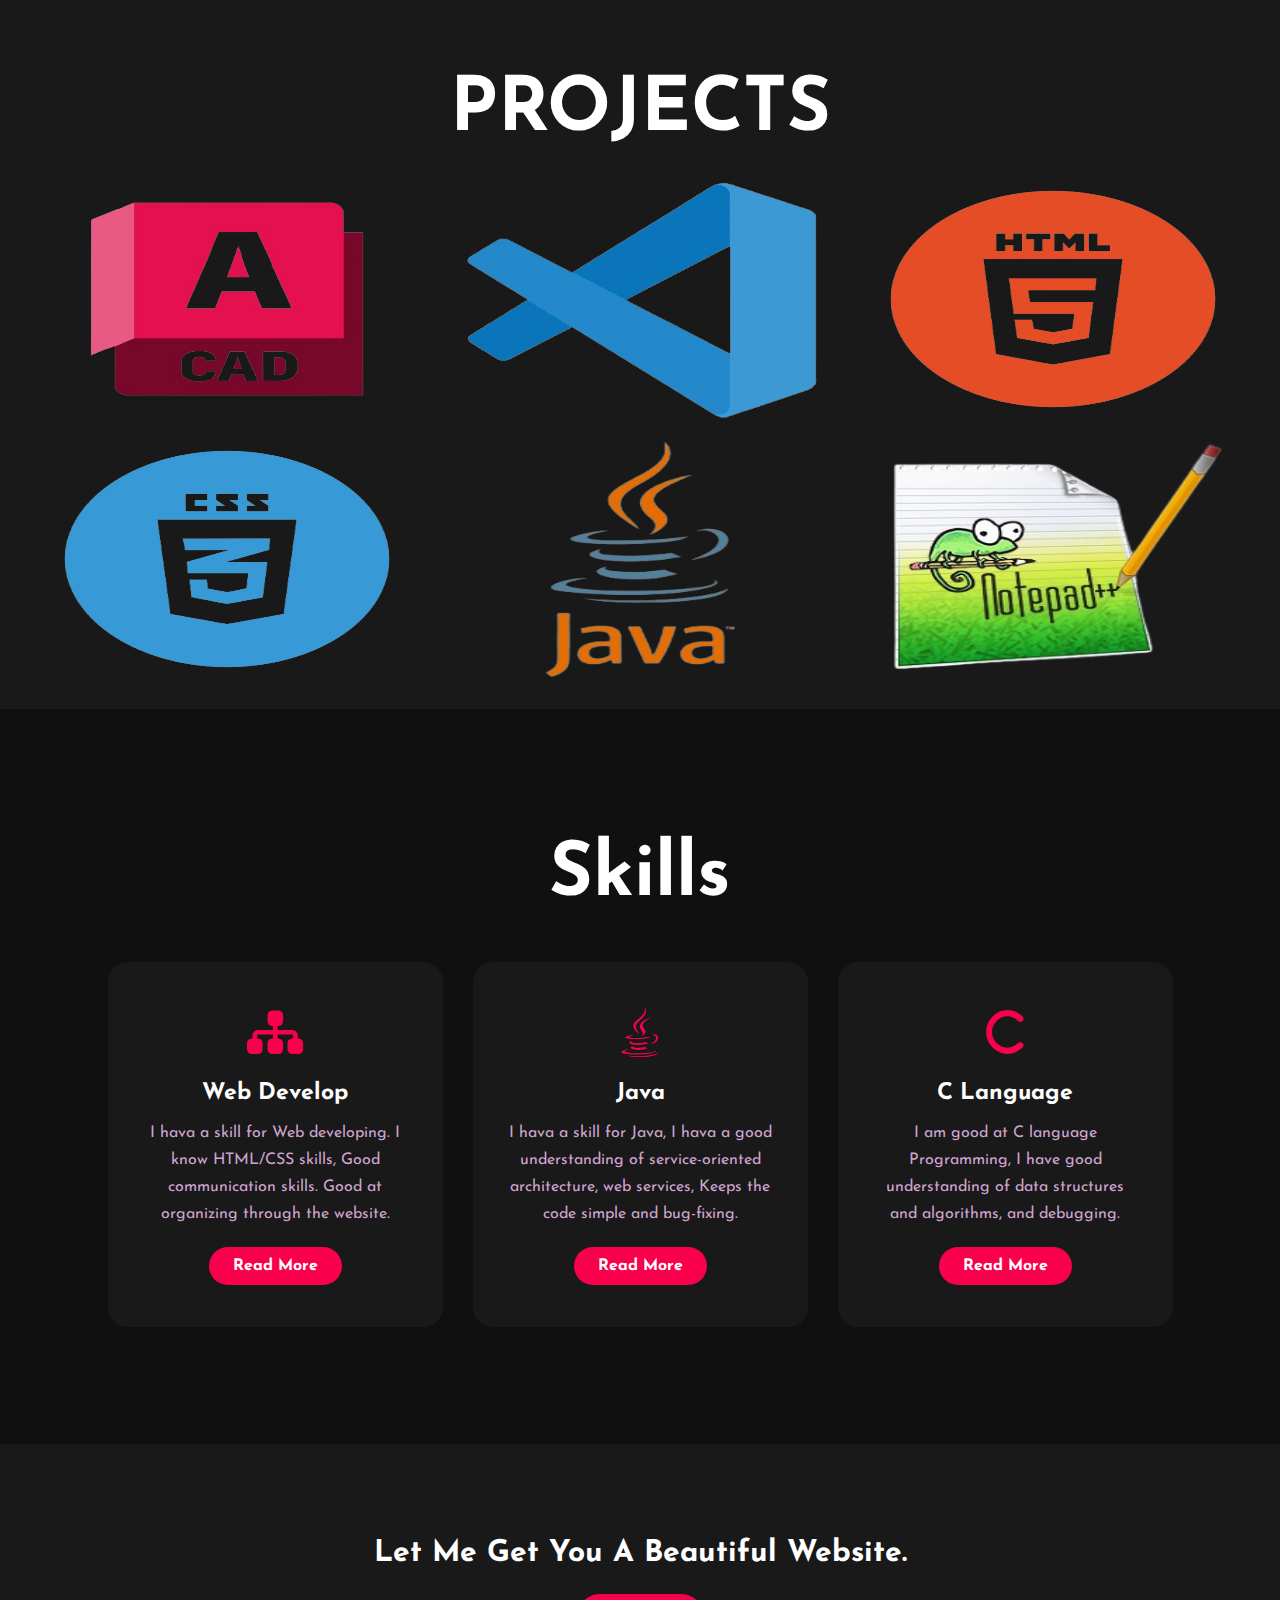
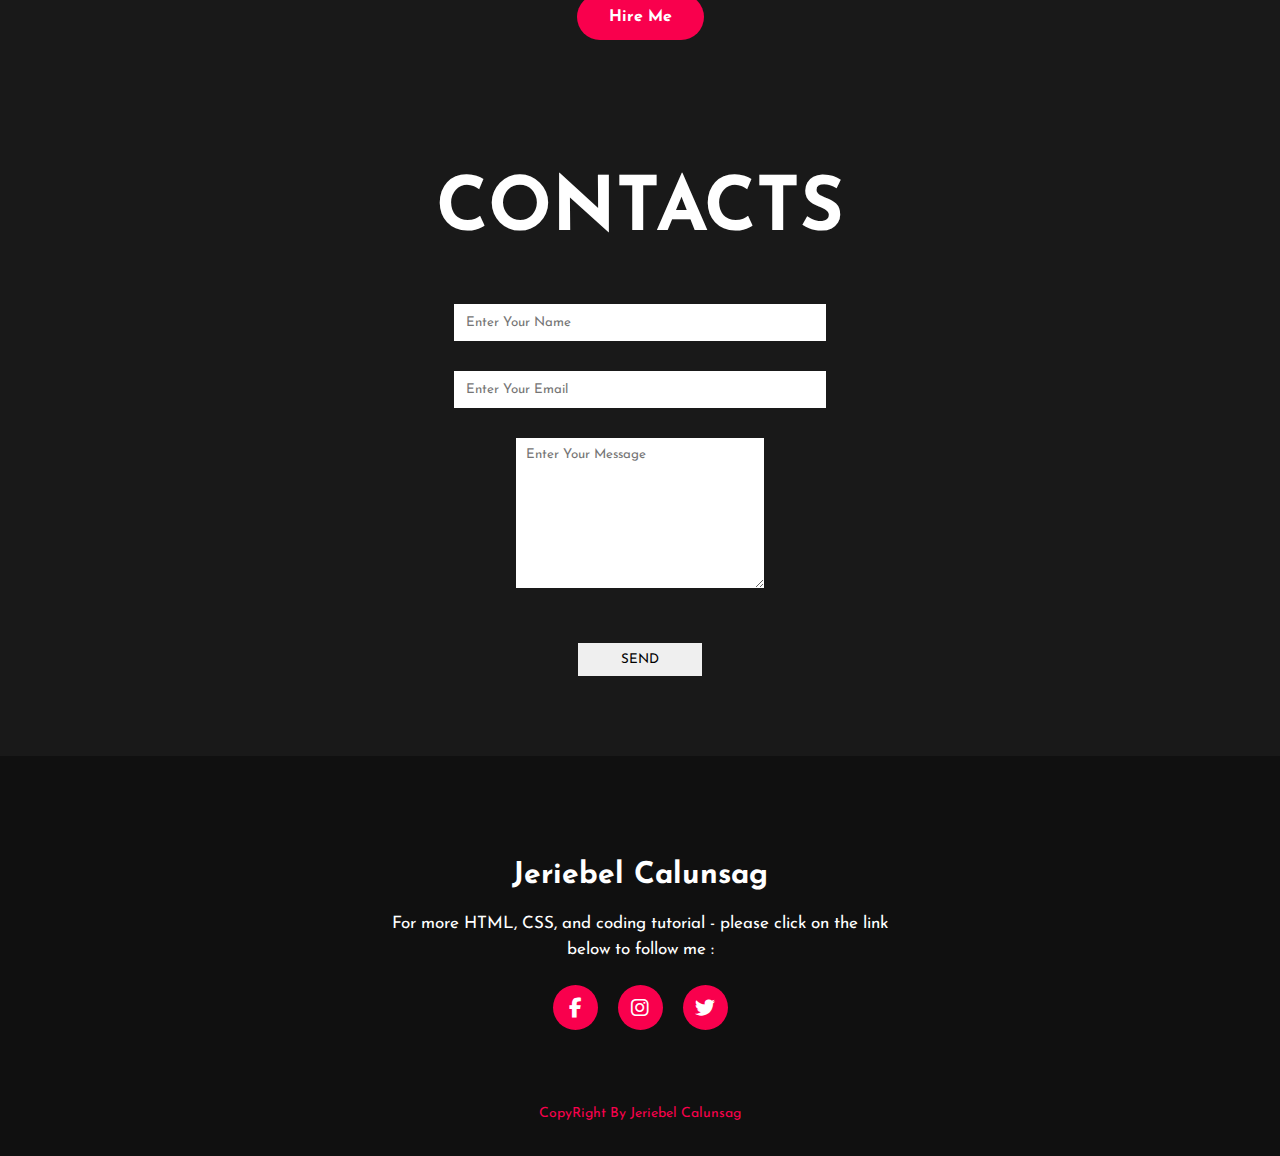
==== commit e94e1a73: "backk" ====
--- a/index.html
+++ b/index.html
@@ -57,16 +57,12 @@
 	<section id="projects">
         <h1 class="headings">PROJECTS</h1>
         <div class="gallery">
-			<a href="https://drive.google.com/file/d/1nJWBiLR6i2VMYTfnzBOvZ1ErVZOfPPiQ/view?usp=sharing">
-				<img src="img/regulacalcu1.png" alt="">
-			</a>
-            <a href="https://drive.google.com/file/d/1B8nucV11FDN630iT0tbWRQr7_AXiMwds/view?usp=sharing">
-				<img src="img/calendar.png" alt="">
-			</a>
-            <img src="img/plus.png" alt="">
-            <img src="img/plus.png" alt="">
-            <img src="img/plus.png" alt="">
-            <img src="img/plus.png" alt="">
+            <img src="img/autocad.png" alt="">
+            <img src="img/vscode.png" alt="">
+            <img src="img/htmllogo.png" alt="">
+            <img src="img/csslogo.png" alt="">
+            <img src="img/java.png" alt="">
+            <img src="img/notepad.png" alt="">
         </div>
     </section>
 
@@ -145,4 +141,3 @@
 	</footer>
 </body>
 </html>
-
--- a/css/style.css
+++ b/css/style.css
@@ -394,3 +394,112 @@
     cursor: pointer;
     box-shadow: 0 0 10px white;
 }
+
+
+/* Mobile Styles */
+@media only screen and (max-width: 768px) {
+    nav {
+        flex-direction: column;
+        align-items: flex-start;
+        padding-top: 20px;
+    }
+    nav ul {
+        width: 100%;
+        display: flex;
+        flex-direction: column;
+        align-items: flex-start;
+    }
+    nav ul li {
+        padding: 10px 0;
+    }
+    .content {
+        position: static;
+        transform: none;
+        text-align: center;
+        padding: 20px;
+    }
+    .content h1 {
+        font-size: 50px;
+    }
+    .content h3 {
+        font-size: 20px;
+    }
+    .newslatter form {
+        width: 100%;
+        display: flex;
+        flex-direction: column;
+    }
+    .newslatter form input:first-child,
+    .newslatter form input:last-child {
+        width: 100%;
+        margin: 5px 0;
+    }
+    .about {
+        flex-direction: column;
+        align-items: center;
+    }
+    .about img {
+        width: 100%;
+        max-width: 300px;
+    }
+    .about-text {
+        width: 100%;
+        text-align: center;
+        padding: 20px;
+    }
+    .about-text h2 {
+        font-size: 50px;
+    }
+    .about-text h5 {
+        font-size: 18px;
+    }
+    .about-text p {
+        font-size: 16px;
+    }
+    .gallery {
+        flex-direction: column;
+        align-items: center;
+    }
+    .gallery img {
+        width: 100%;
+        max-width: 300px;
+    }
+    .title h2 {
+        font-size: 50px;
+    }
+    .box {
+        flex-direction: column;
+        align-items: center;
+    }
+    .card {
+        width: 100%;
+        max-width: 300px;
+        margin: 15px 0;
+    }
+    .contact-me {
+        text-align: center;
+    }
+    #contacts .form .input,
+    #contacts .form #msg {
+        width: 80%;
+    }
+    #contacts .form #send {
+        width: 80%;
+    }
+}
+
+/* Even smaller screens (below 480px) */
+@media only screen and (max-width: 480px) {
+    .content h1 {
+        font-size: 40px;
+    }
+    .content h3 {
+        font-size: 18px;
+    }
+    .about-text h2 {
+        font-size: 40px;
+    }
+    .about-text h5 {
+        font-size: 16px;
+    }
+}
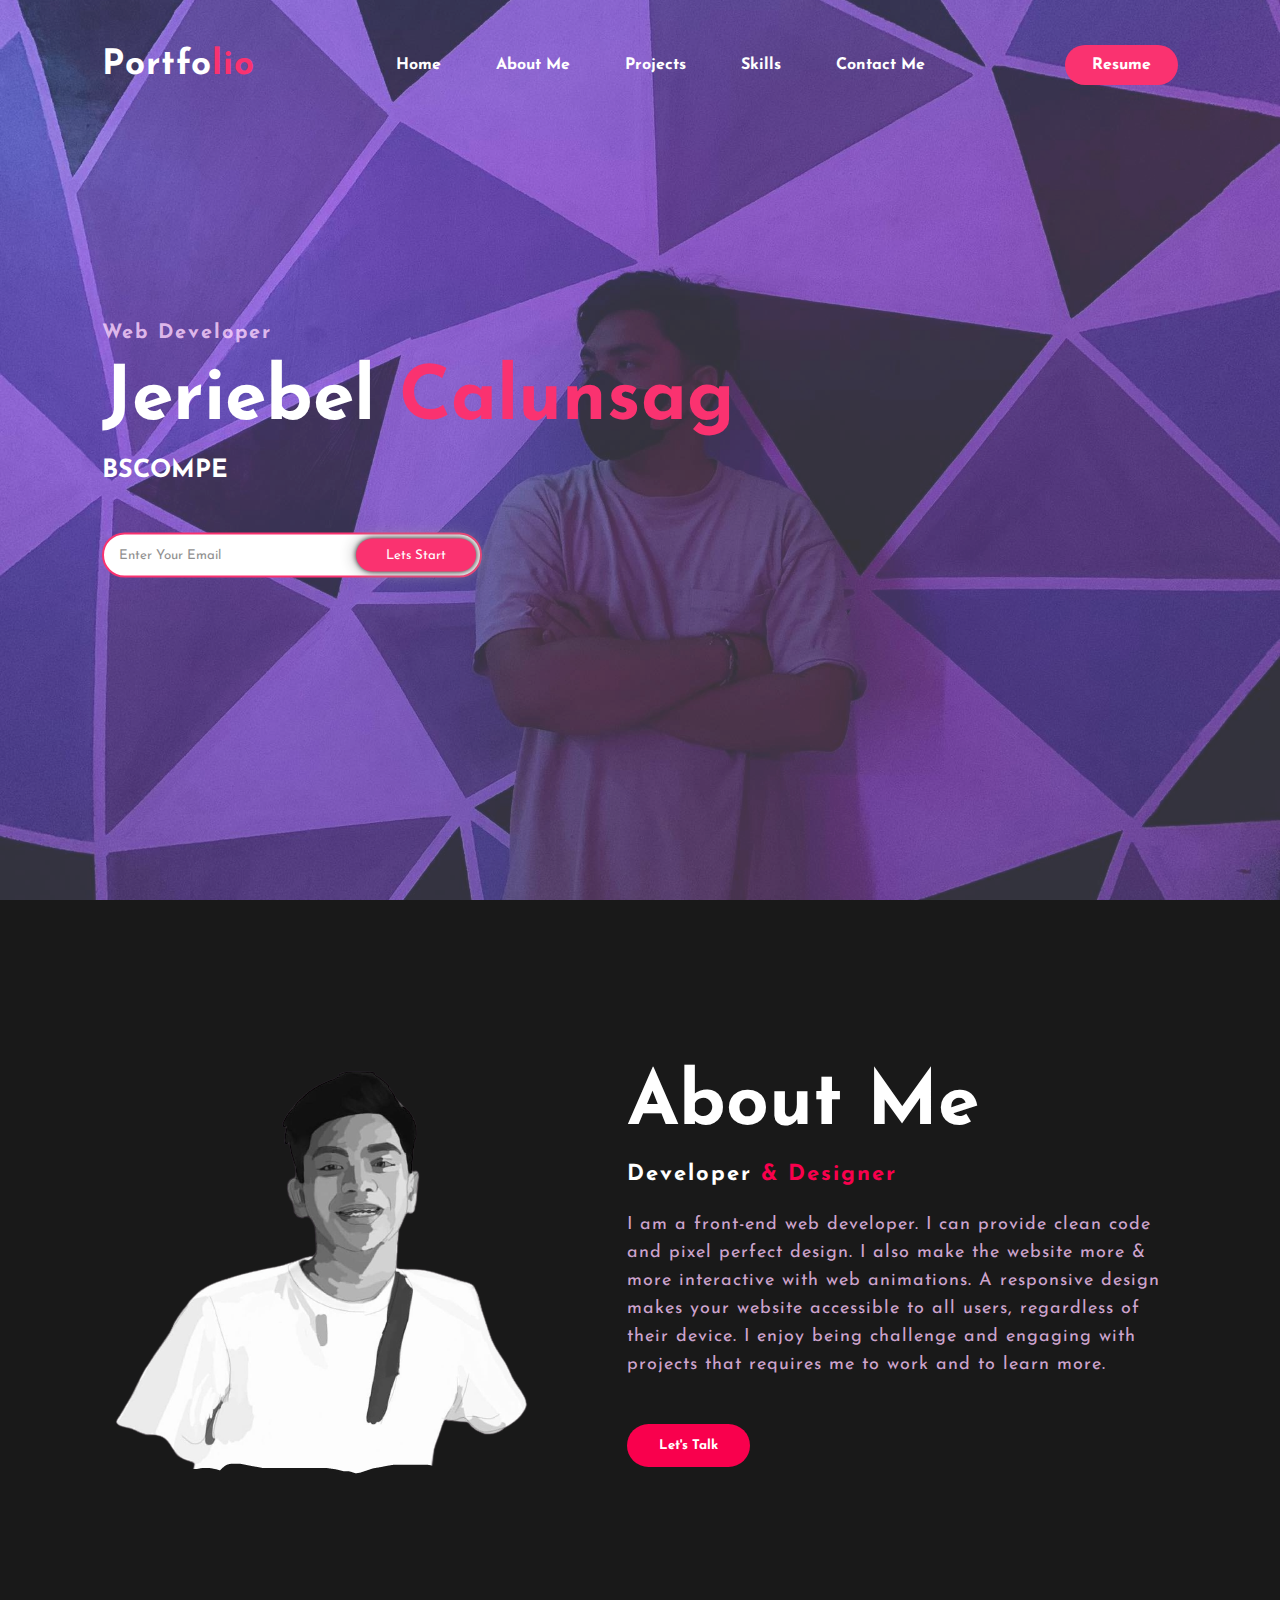
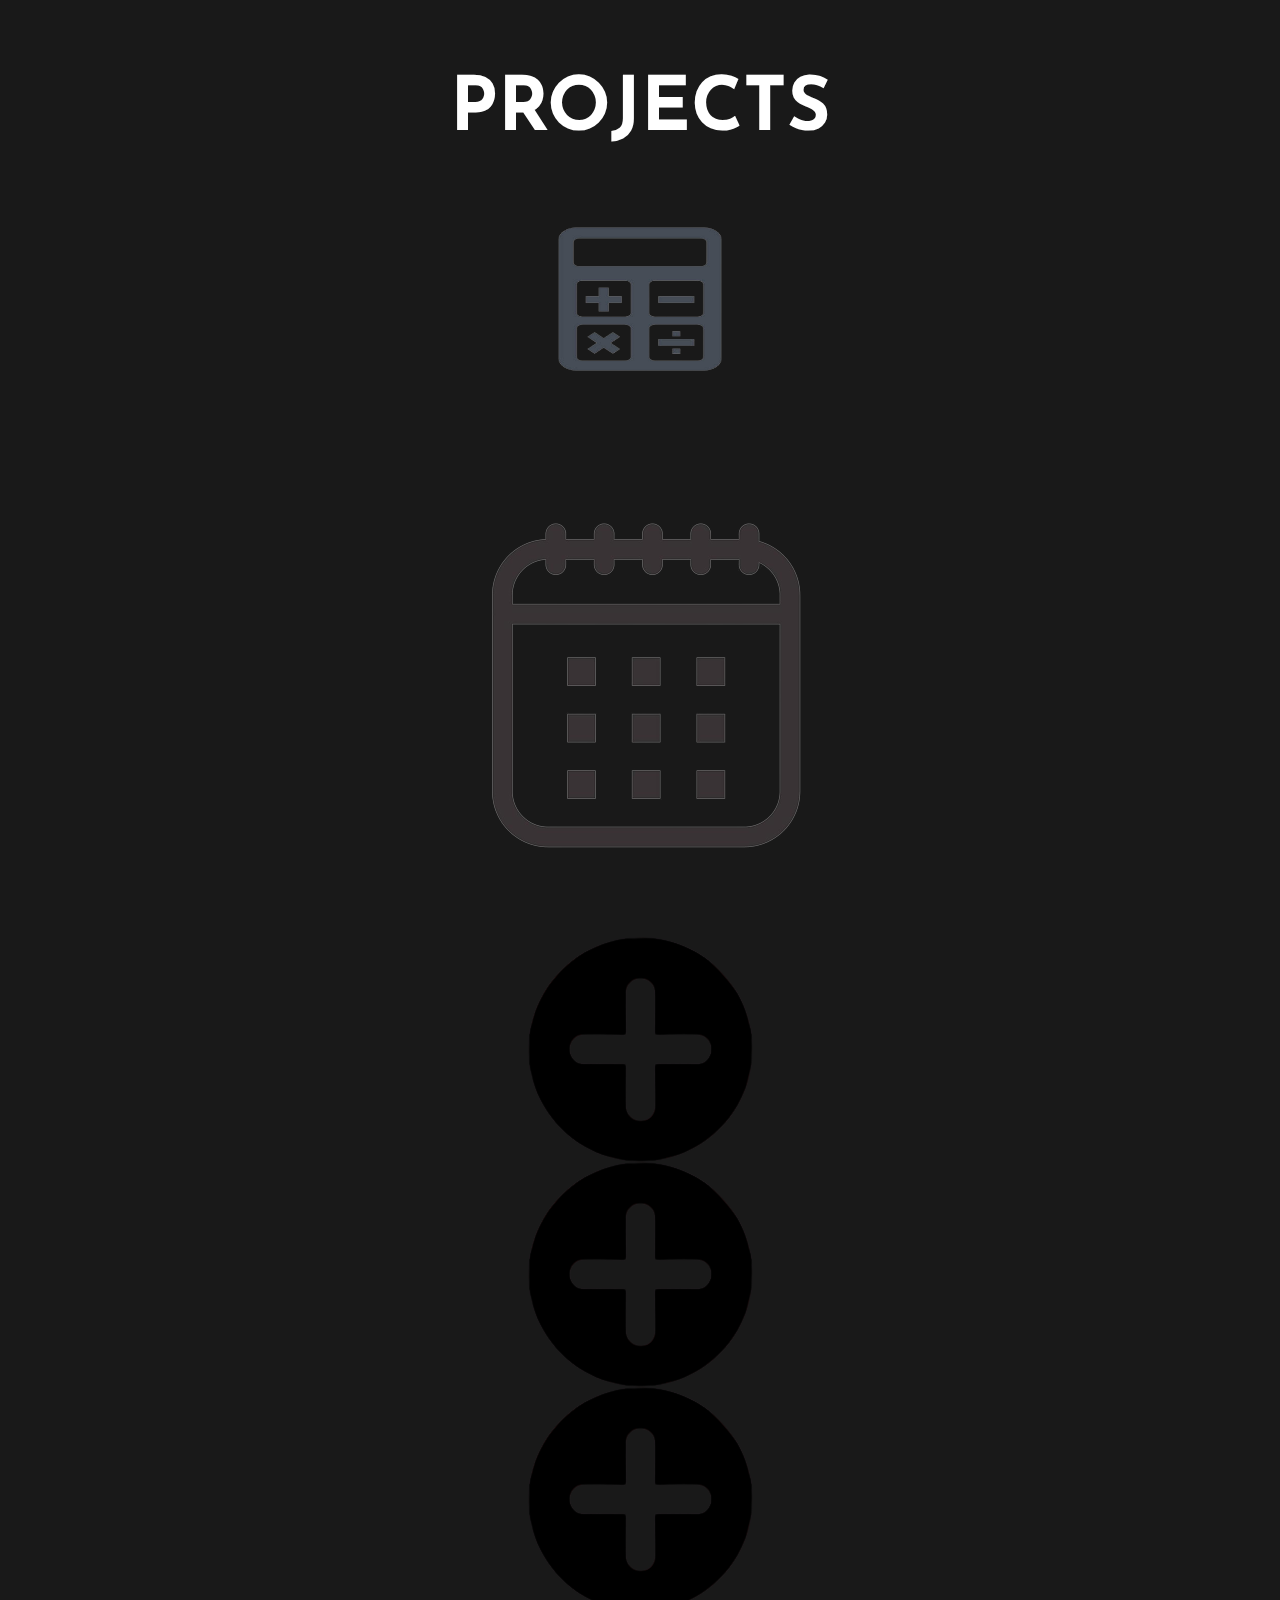
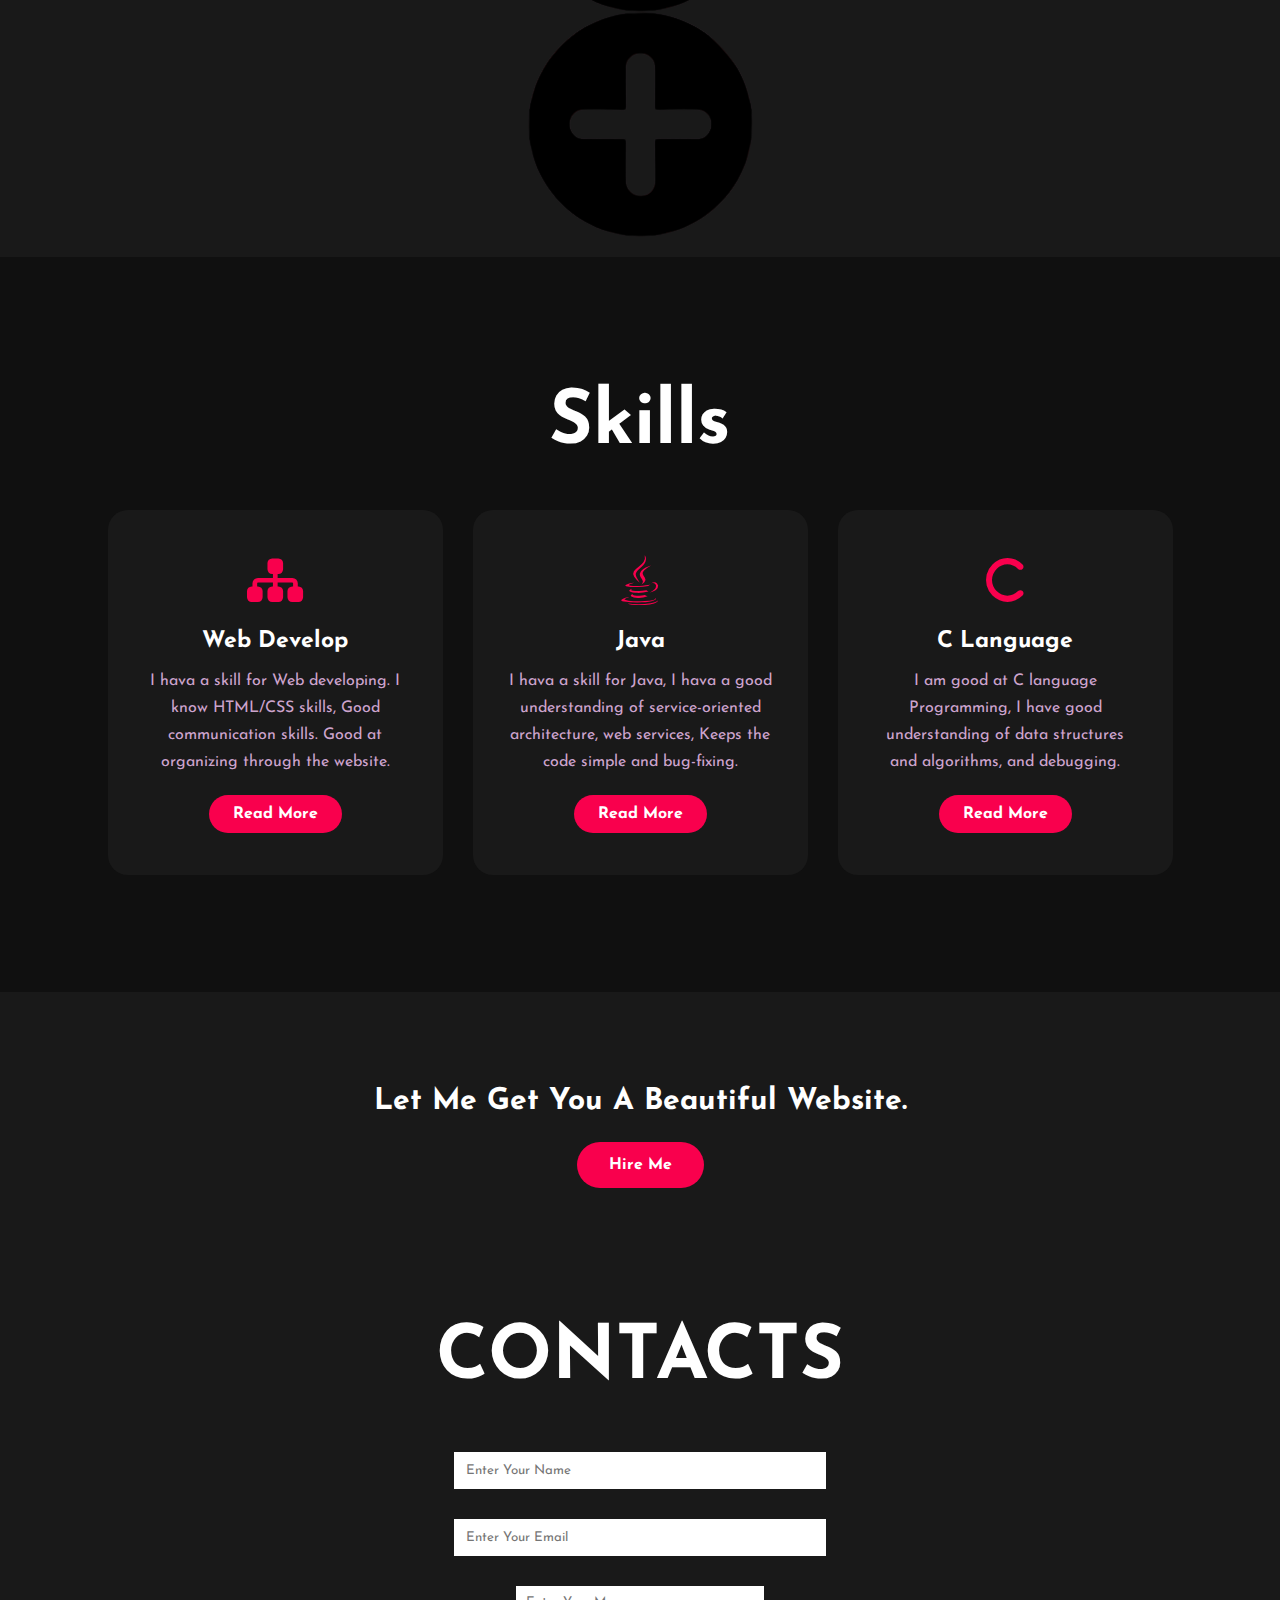
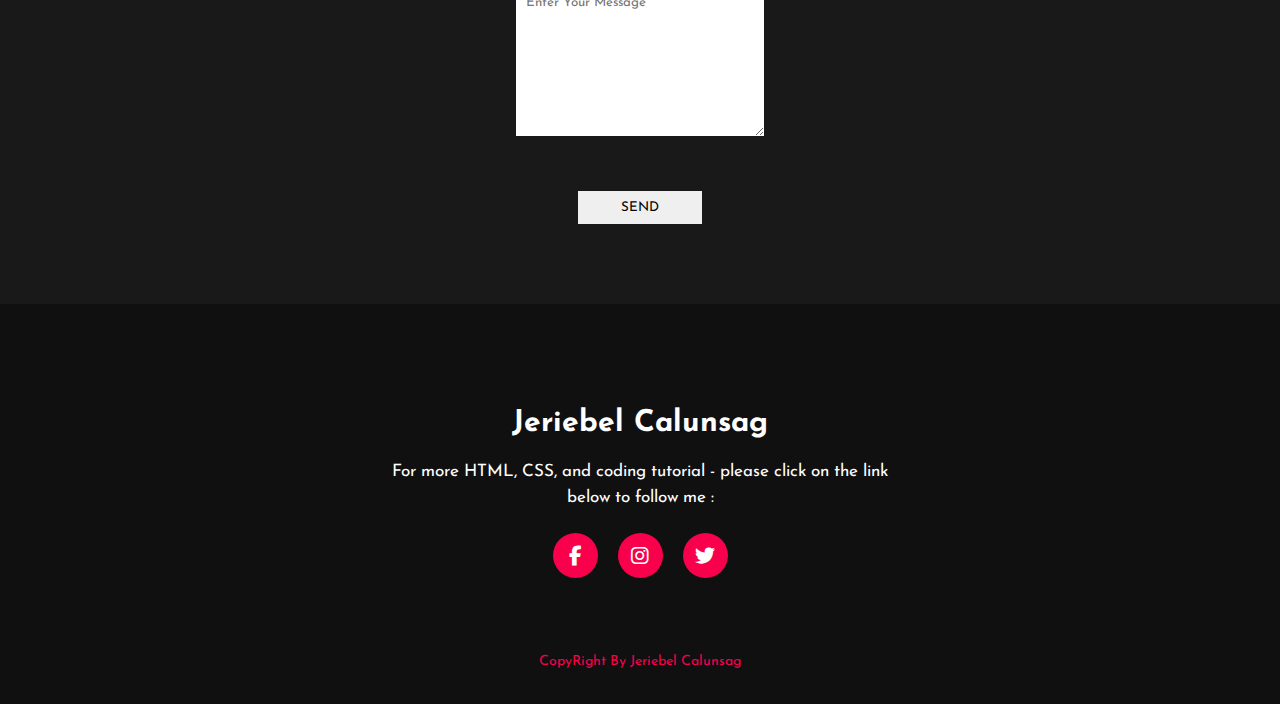
==== commit 891bbf23: "jcode9" ====
--- a/index.html
+++ b/index.html
@@ -57,12 +57,18 @@
 	<section id="projects">
         <h1 class="headings">PROJECTS</h1>
         <div class="gallery">
-            <img src="img/autocad.png" alt="">
-            <img src="img/vscode.png" alt="">
-            <img src="img/htmllogo.png" alt="">
-            <img src="img/csslogo.png" alt="">
-            <img src="img/java.png" alt="">
-            <img src="img/notepad.png" alt="">
+            <a href="https://drive.google.com/file/d/1nJWBiLR6i2VMYTfnzBOvZ1ErVZOfPPiQ/view?usp=sharing">
+                <img src="img/regulacalcu1.png" alt="">
+            </a>
+        </div>
+            <a href="https://drive.google.com/file/d/1B8nucV11FDN630iT0tbWRQr7_AXiMwds/view?usp=sharing">
+                <img src="img/calendar.png" alt="">
+            </a>
+        </div>
+            <img src="img/plus.png" alt="">
+            <img src="img/plus.png" alt="">
+            <img src="img/plus.png" alt="">
+            <img src="img/plus.png" alt="">
         </div>
     </section>
 
--- a/css/style.css
+++ b/css/style.css
@@ -394,112 +394,3 @@
     cursor: pointer;
     box-shadow: 0 0 10px white;
 }
-
-
-/* Mobile Styles */
-@media only screen and (max-width: 768px) {
-    nav {
-        flex-direction: column;
-        align-items: flex-start;
-        padding-top: 20px;
-    }
-    nav ul {
-        width: 100%;
-        display: flex;
-        flex-direction: column;
-        align-items: flex-start;
-    }
-    nav ul li {
-        padding: 10px 0;
-    }
-    .content {
-        position: static;
-        transform: none;
-        text-align: center;
-        padding: 20px;
-    }
-    .content h1 {
-        font-size: 50px;
-    }
-    .content h3 {
-        font-size: 20px;
-    }
-    .newslatter form {
-        width: 100%;
-        display: flex;
-        flex-direction: column;
-    }
-    .newslatter form input:first-child,
-    .newslatter form input:last-child {
-        width: 100%;
-        margin: 5px 0;
-    }
-    .about {
-        flex-direction: column;
-        align-items: center;
-    }
-    .about img {
-        width: 100%;
-        max-width: 300px;
-    }
-    .about-text {
-        width: 100%;
-        text-align: center;
-        padding: 20px;
-    }
-    .about-text h2 {
-        font-size: 50px;
-    }
-    .about-text h5 {
-        font-size: 18px;
-    }
-    .about-text p {
-        font-size: 16px;
-    }
-    .gallery {
-        flex-direction: column;
-        align-items: center;
-    }
-    .gallery img {
-        width: 100%;
-        max-width: 300px;
-    }
-    .title h2 {
-        font-size: 50px;
-    }
-    .box {
-        flex-direction: column;
-        align-items: center;
-    }
-    .card {
-        width: 100%;
-        max-width: 300px;
-        margin: 15px 0;
-    }
-    .contact-me {
-        text-align: center;
-    }
-    #contacts .form .input,
-    #contacts .form #msg {
-        width: 80%;
-    }
-    #contacts .form #send {
-        width: 80%;
-    }
-}
-
-/* Even smaller screens (below 480px) */
-@media only screen and (max-width: 480px) {
-    .content h1 {
-        font-size: 40px;
-    }
-    .content h3 {
-        font-size: 18px;
-    }
-    .about-text h2 {
-        font-size: 40px;
-    }
-    .about-text h5 {
-        font-size: 16px;
-    }
-}
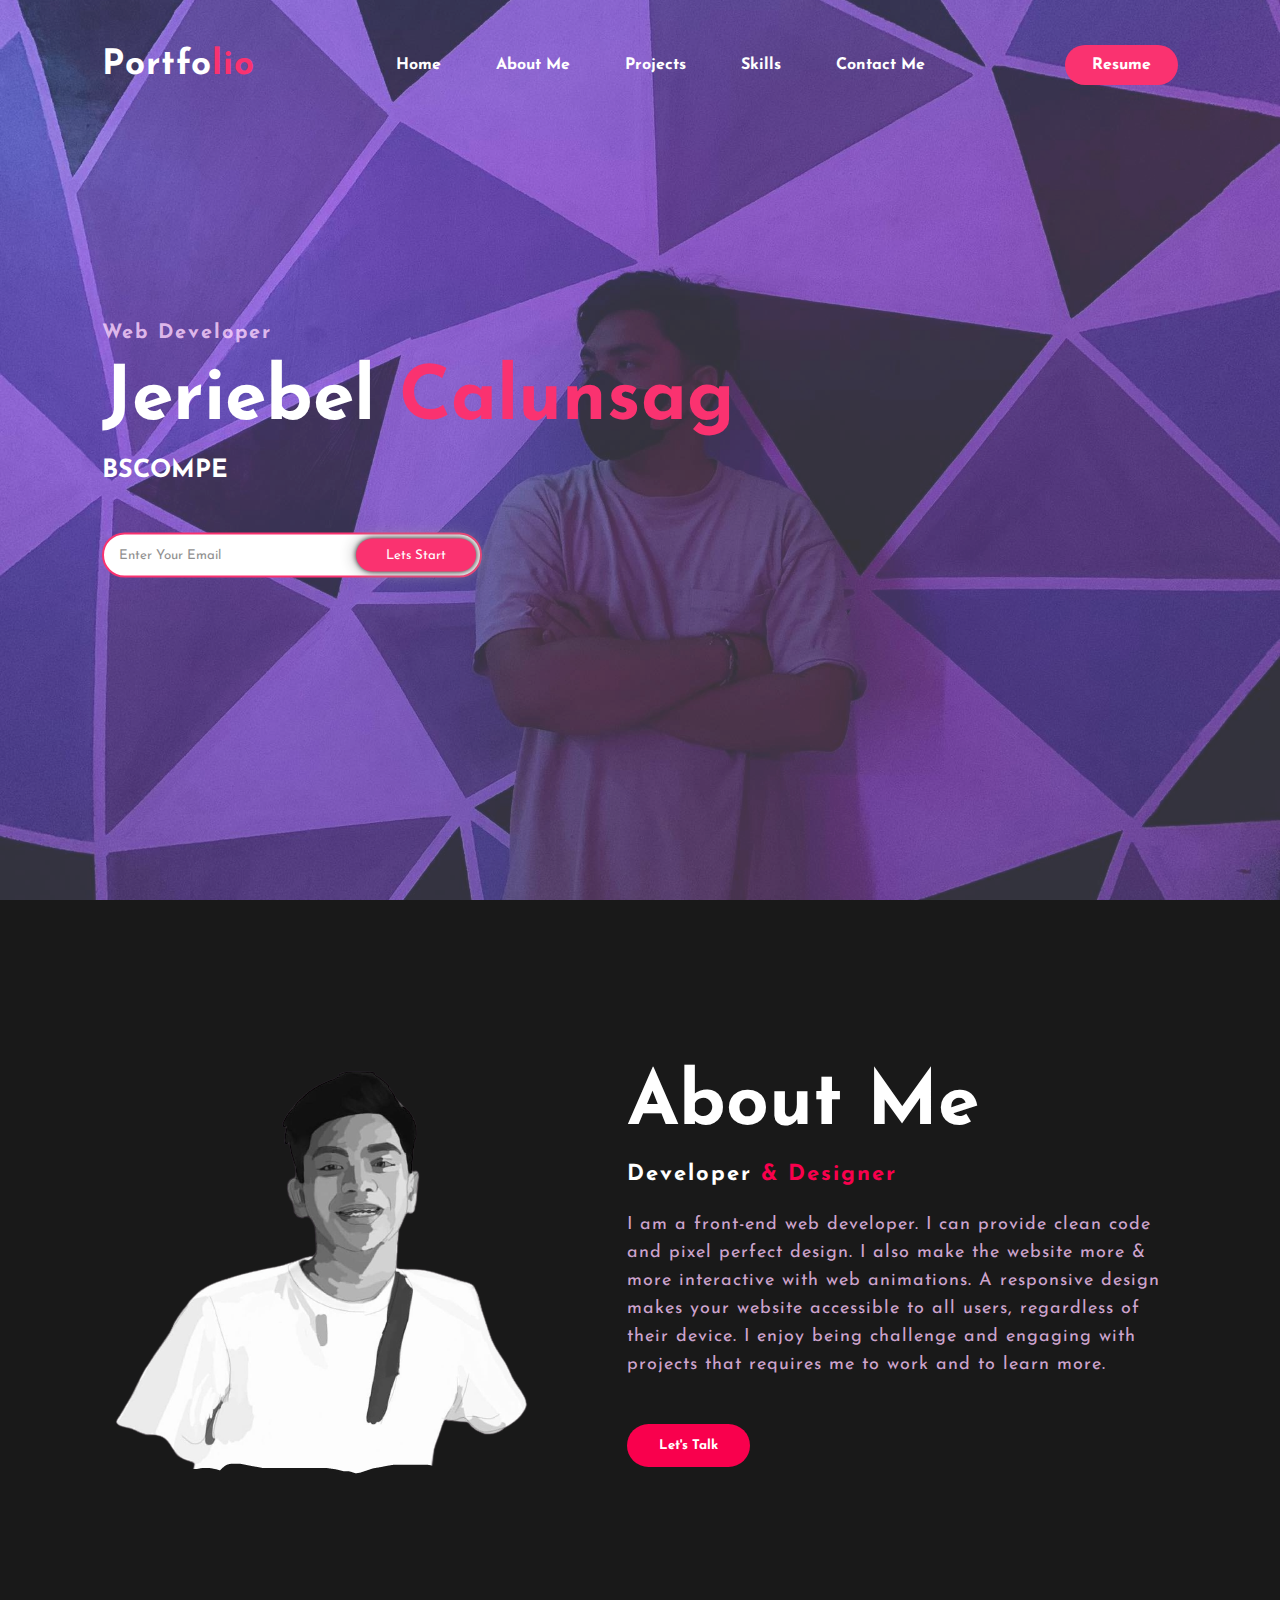
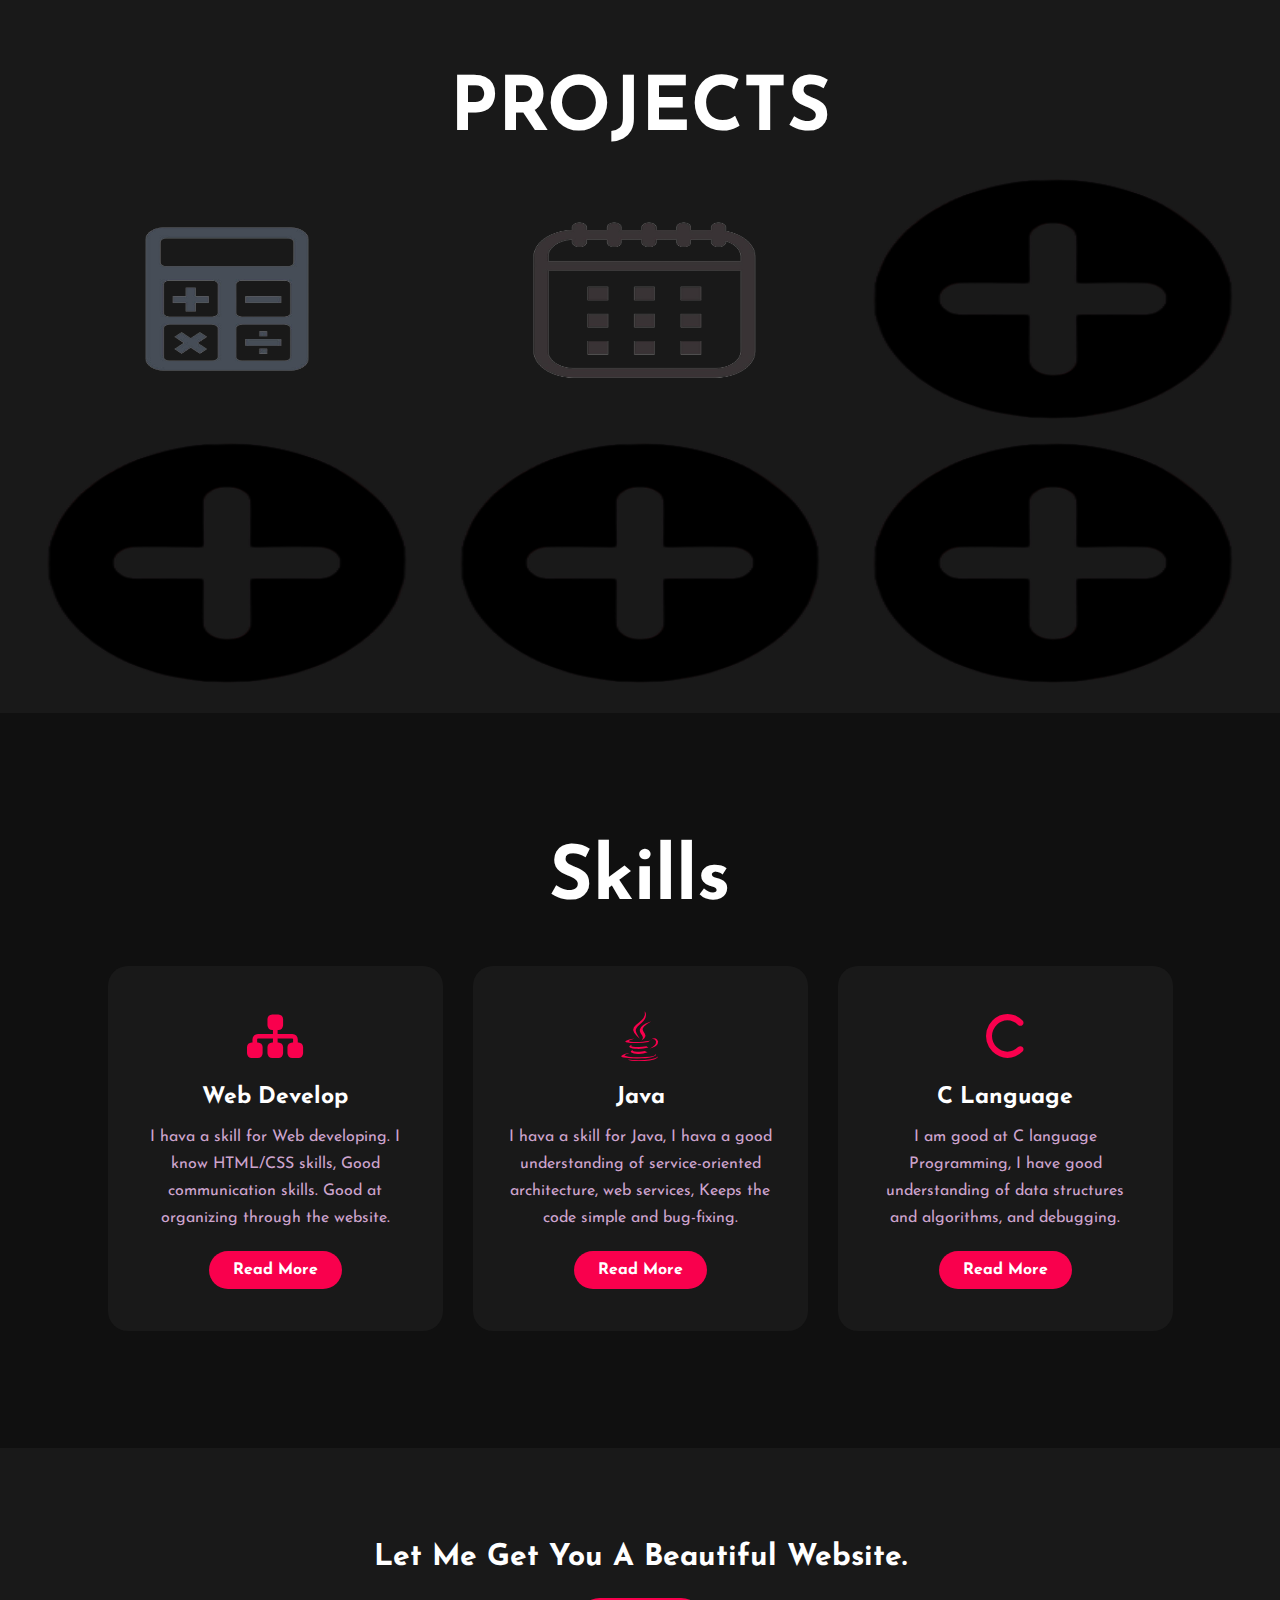
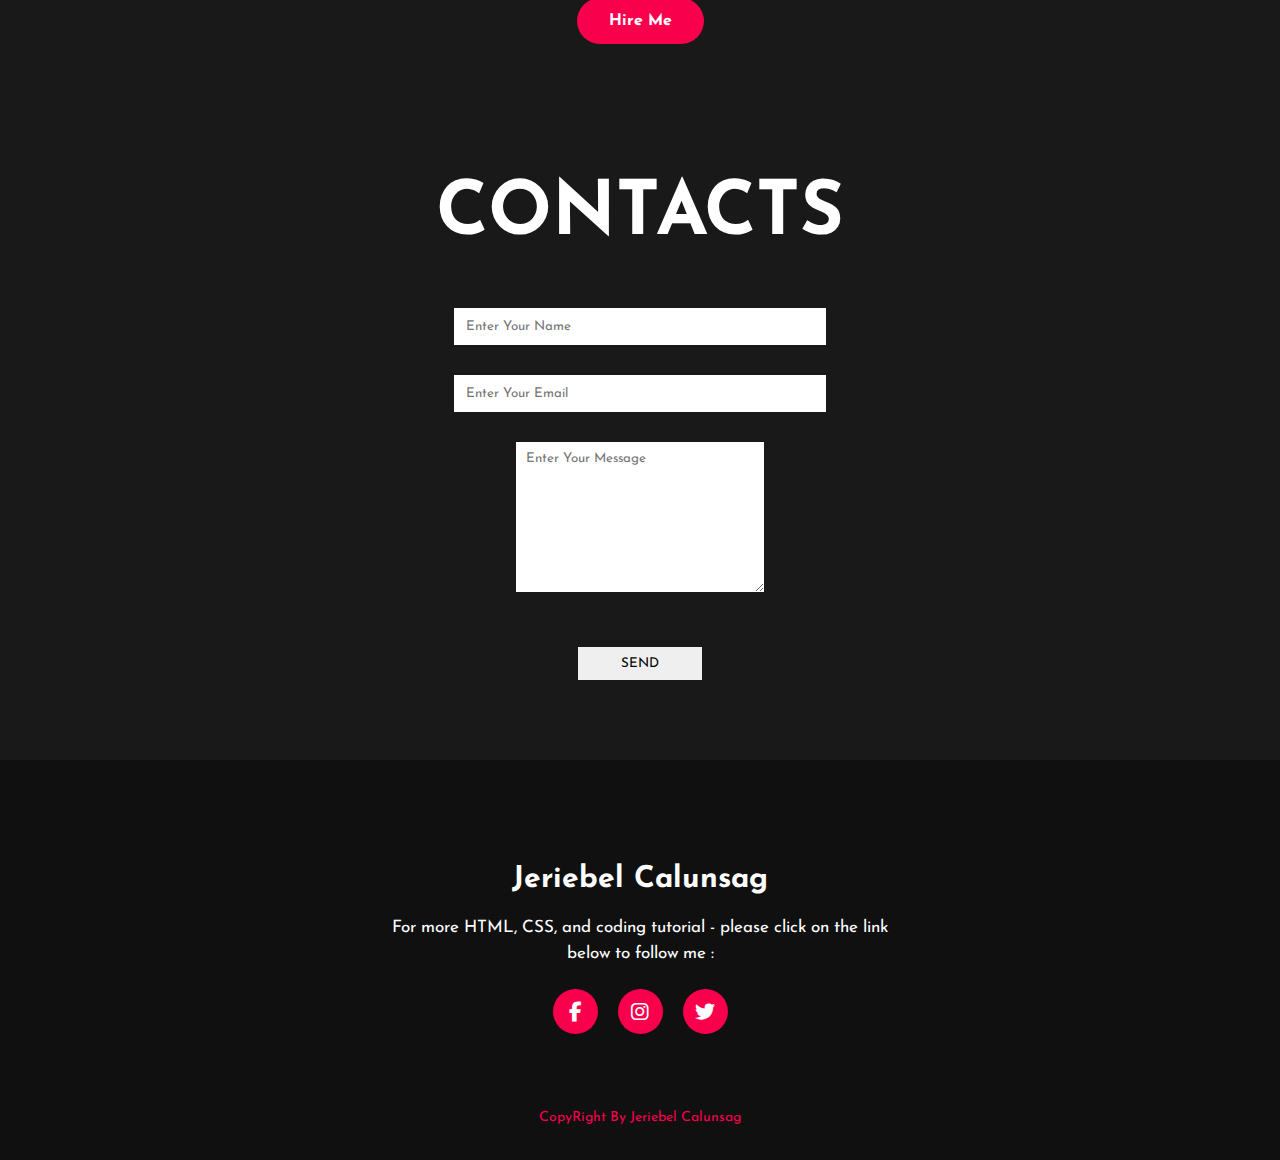
==== commit 60957264: "jcode91" ====
--- a/index.html
+++ b/index.html
@@ -56,15 +56,13 @@
 	<!----Project Section---->
 	<section id="projects">
         <h1 class="headings">PROJECTS</h1>
-        <div class="gallery">
-            <a href="https://drive.google.com/file/d/1nJWBiLR6i2VMYTfnzBOvZ1ErVZOfPPiQ/view?usp=sharing">
-                <img src="img/regulacalcu1.png" alt="">
-            </a>
-        </div>
+       <div class="gallery">
+			<a href="https://drive.google.com/file/d/1nJWBiLR6i2VMYTfnzBOvZ1ErVZOfPPiQ/view?usp=sharing">
+				<img src="img/regulacalcu1.png" alt="">
+			</a>
             <a href="https://drive.google.com/file/d/1B8nucV11FDN630iT0tbWRQr7_AXiMwds/view?usp=sharing">
-                <img src="img/calendar.png" alt="">
-            </a>
-        </div>
+				<img src="img/calendar.png" alt="">
+			</a>
             <img src="img/plus.png" alt="">
             <img src="img/plus.png" alt="">
             <img src="img/plus.png" alt="">
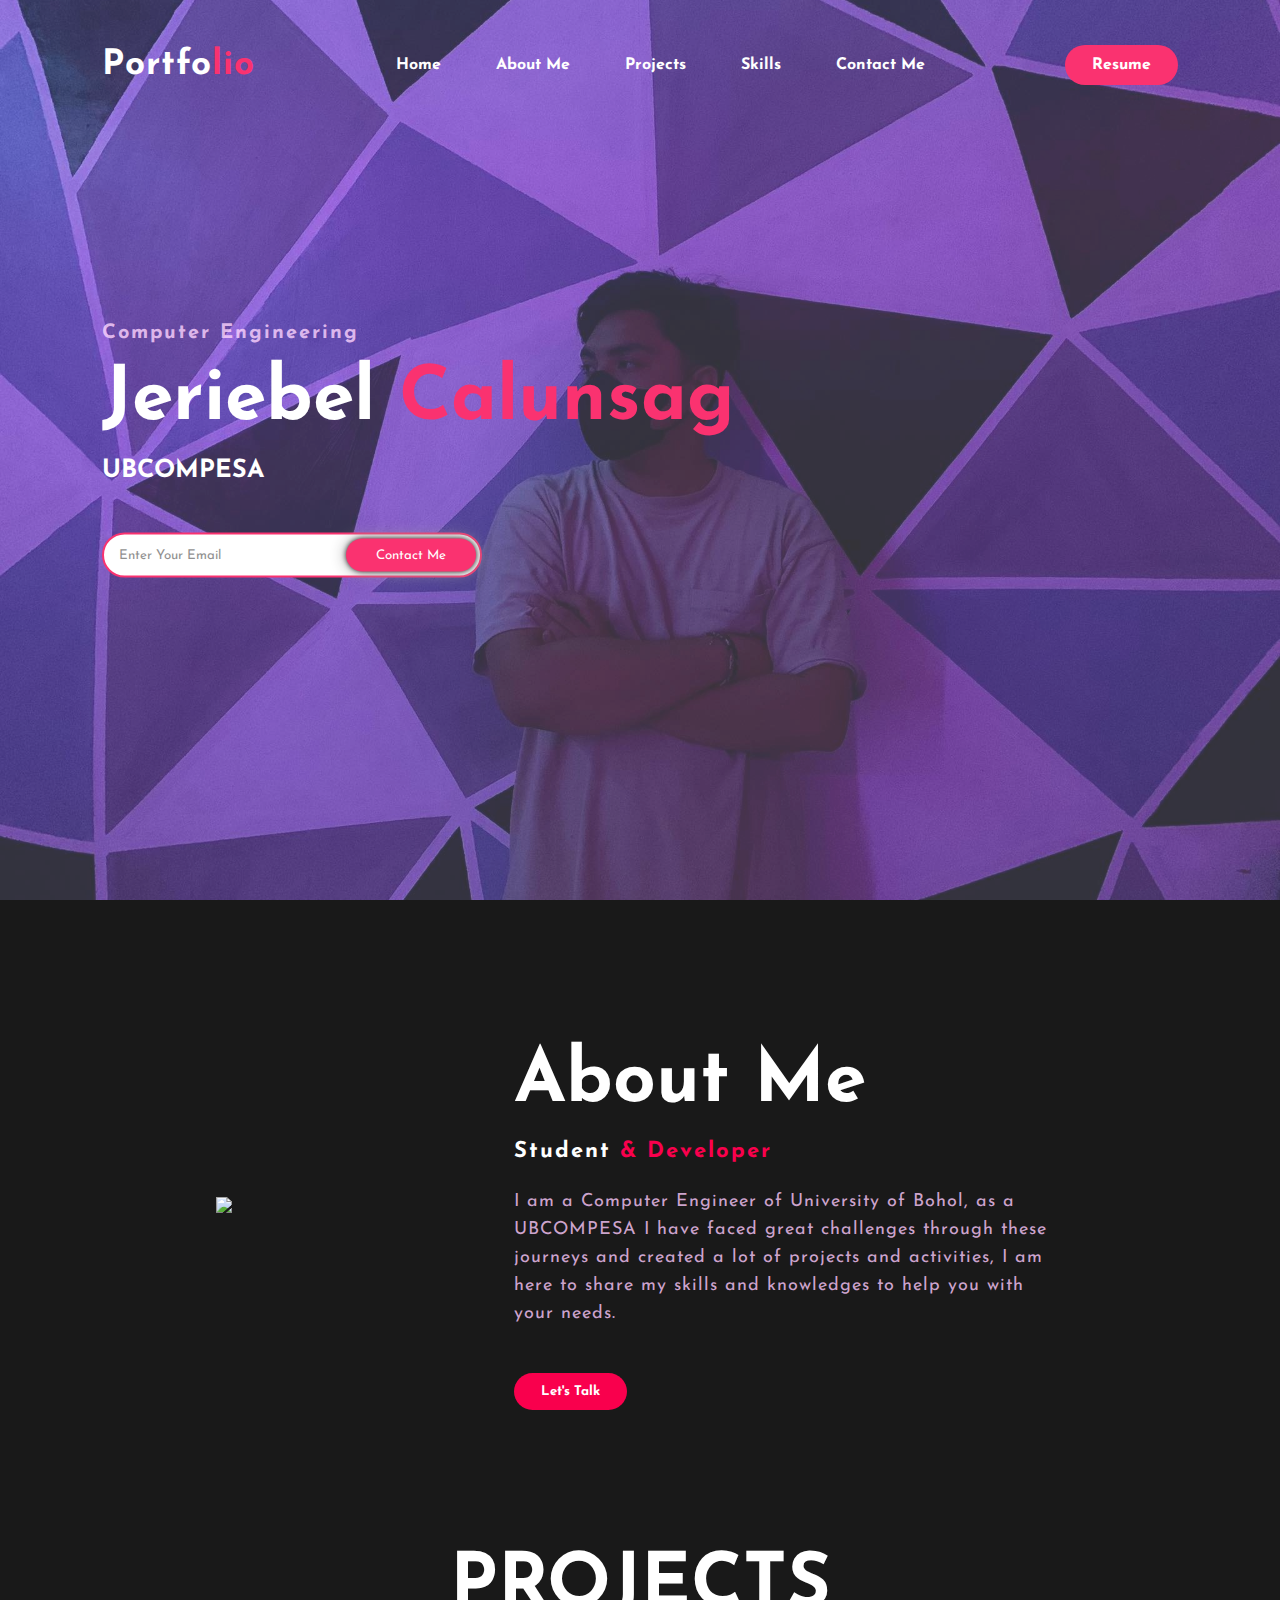
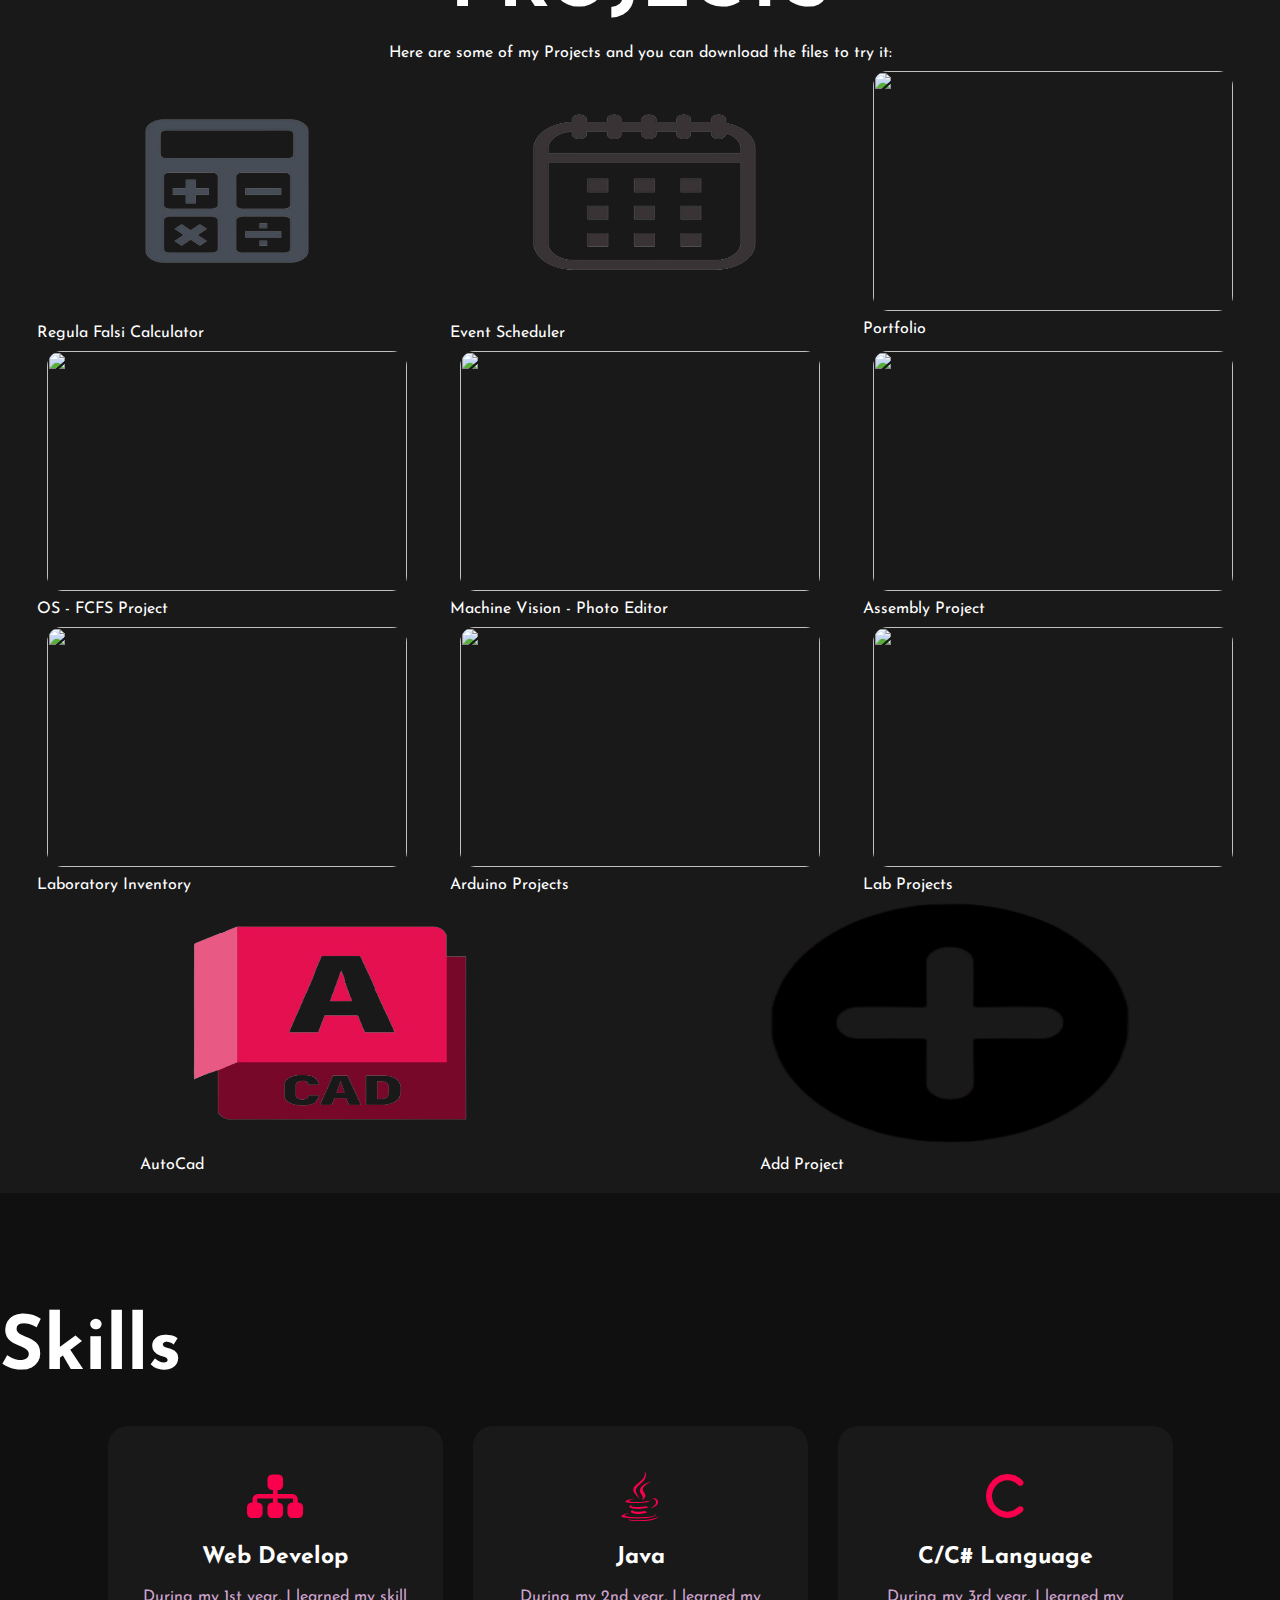
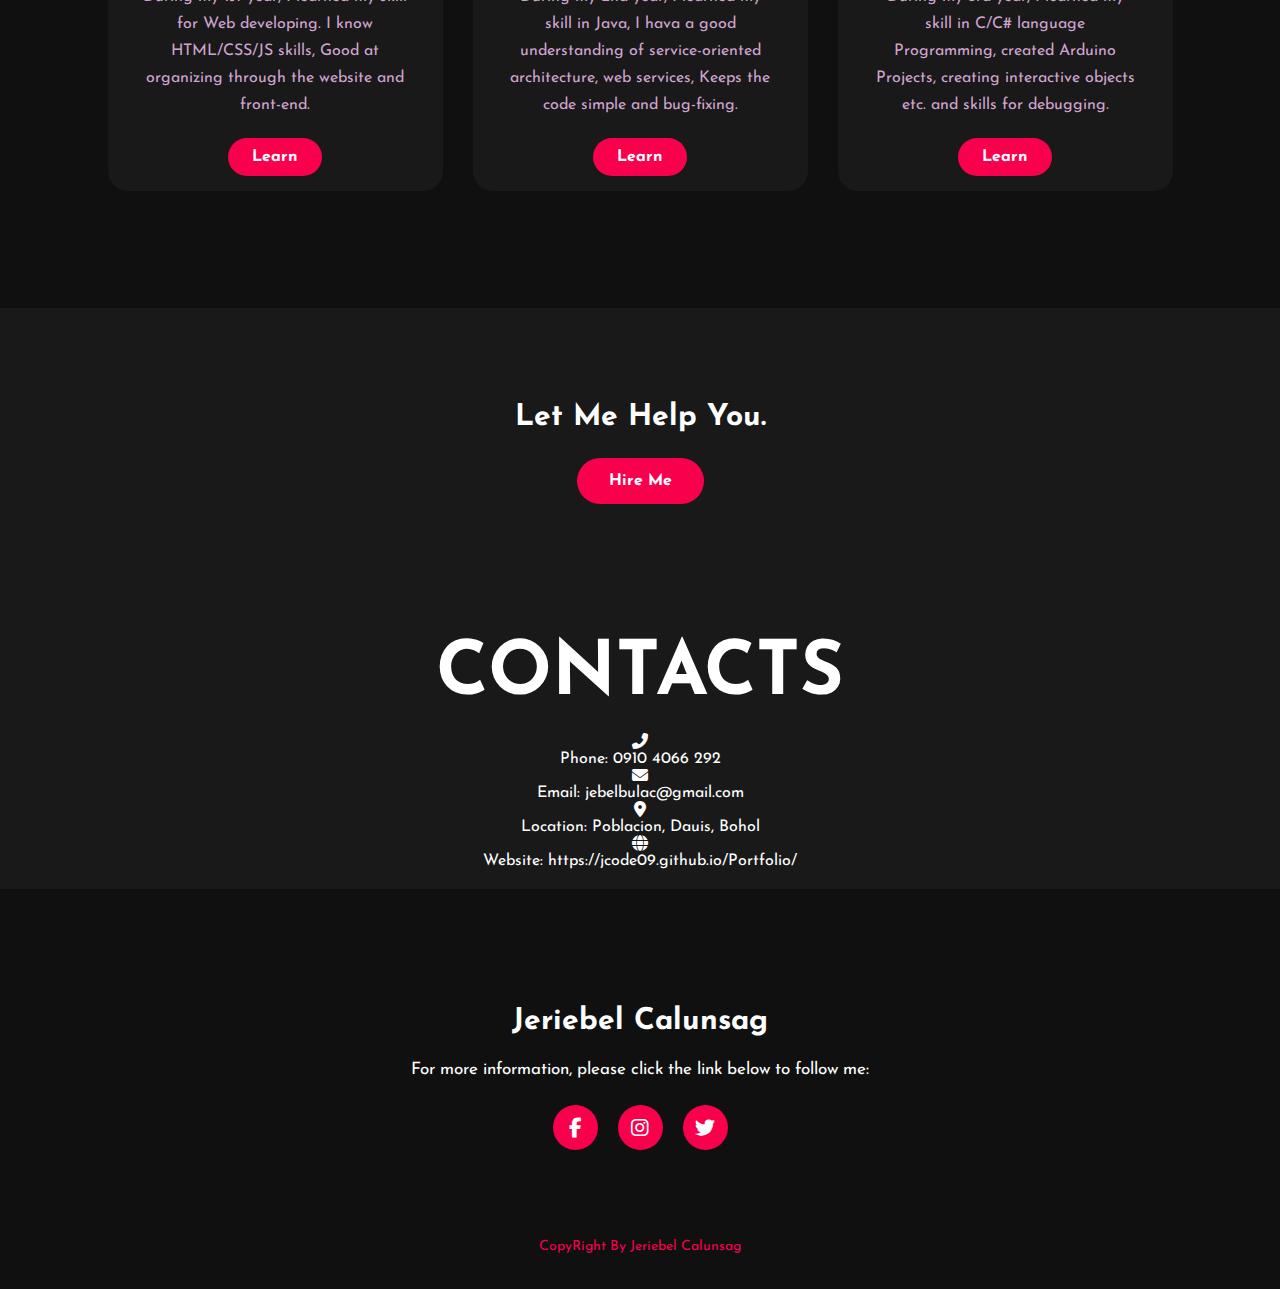
==== commit 6ab9bb07: "New jcode" ====
--- a/index.html
+++ b/index.html
@@ -1,6 +1,7 @@
 <!DOCTYPE html>
 <html>
 <head>
+	<meta name="viewport" content="width=device-width, initial-scale=1.0">
 	<title>Calunsag Portfolio</title>
 	<link rel="stylesheet" type="text/css" href="css/style.css">
 
@@ -27,16 +28,17 @@
 			</ul>
 			<a href="resumefol/resume.html" class="btn">Resume</a>
 		</nav>
+		
 
 		<div class="content">
-			<h4>Web Developer</h4>
+			<h4>Computer Engineering</h4>
 			<h1>Jeriebel <span> Calunsag</span></h1>
-			<h3>BSCOMPE</h3>
+			<h3>UBCOMPESA</h3>
 			<div class="newslatter">
 				<form>
 					<input type="email" name="email" id="mail" placeholder="Enter Your Email">
-					<input type="submit" name="submit" value="Lets Start">
-				</form>
+					<input type="button" name="submit" value="Contact Me" onclick="location.href='#contacts';">
+				</form>			
 			</div>
 		</div>
 	</div>
@@ -44,36 +46,100 @@
 	<!----About Section---->
 	<section id="about">
 		<div class="main">
-			<img src="img/jebel1.png">
+			<img src="img/jbl.png">
 			<div class="about-text">
+				<p> </p>
 				<h2>About Me</h2>
-				<h5>Developer <span>& Designer</span></h5>
-				<p>I am a front-end web developer. I can provide clean code and pixel perfect design. I also make the website more & more interactive with web animations. A responsive design makes your website accessible to all users, regardless of their device. I enjoy being challenge and engaging with projects that requires me to work and to learn more.</p>
-				<button type="button">Let's Talk</button>
+				<h5>Student <span>& Developer</span></h5>
+				<p>I am a Computer Engineer of University of Bohol, as a UBCOMPESA I have faced great challenges through these journeys and created a lot of projects and activities, I am here to share my skills and knowledges to help you with your needs. </p>
+				<button type="button" class="btn" onclick="location.href='#contacts';">Let's Talk</button>
 			</div>
 	</section>
 
-	<!----Project Section---->
-	<section id="projects">
-        <h1 class="headings">PROJECTS</h1>
-       <div class="gallery">
-			<a href="https://drive.google.com/file/d/1nJWBiLR6i2VMYTfnzBOvZ1ErVZOfPPiQ/view?usp=sharing">
-				<img src="img/regulacalcu1.png" alt="">
-			</a>
-            <a href="https://drive.google.com/file/d/1B8nucV11FDN630iT0tbWRQr7_AXiMwds/view?usp=sharing">
-				<img src="img/calendar.png" alt="">
-			</a>
-            <img src="img/plus.png" alt="">
-            <img src="img/plus.png" alt="">
-            <img src="img/plus.png" alt="">
-            <img src="img/plus.png" alt="">
-        </div>
-    </section>
+<!----Project Section---->
+<section id="projects">
+    <h1 class="headings">PROJECTS</h1>
+	<p>Here are some of my Projects and you can download the files to try it:</p>
+    <div class="gallery">
+        <div class="gallery-item">
+            <a href="project/proj1/proj.html">
+                <img src="img/regulacalcu1.png" alt="">
+            </a>
+            <div class="title">Regula Falsi Calculator</div>
+        </div>
+        <div class="gallery-item">
+            <a href="project/proj2/proj2.html">
+                <img src="img/calendar.png" alt="">
+            </a>
+            <div class="title">Event Scheduler</div>
+        </div>
+        <div class="gallery-item">
+            <a href="project/proj3/proj3.html">
+                <img src="img/user.png" alt="">
+            </a>
+            <div class="title">Portfolio</div>
+        </div>
+        <div class="gallery-item">
+            <a href="project/proj4/proj4.html">
+                <img src="img/operation.png" alt="">
+            </a>
+            <div class="title">OS - FCFS Project</div>
+        </div>
+        <div class="gallery-item">
+            <a href="project/proj5/proj5.html">
+                <img src="img/photobel.png" alt="">
+            </a>
+            <div class="title">Machine Vision - Photo Editor</div>
+        </div>
+        <div class="gallery-item">
+            <a href="project/proj6/proj6.html">
+                <img src="img/compiler.png" alt="">
+            </a>
+            <div class="title">Assembly Project</div>
+        </div>
+		<div class="gallery-item">
+            <a href="project/proj7/proj7.html">
+                <img src="img/laboratory.png" alt="">
+            </a>
+            <div class="title">Laboratory Inventory</div>
+        </div>    
+        <div class="gallery-item">
+            <a href="project/proj8/proj8.html">
+                <img src="img/arduino.png" alt="">
+            </a>
+            <div class="title">Arduino Projects</div>
+        </div>
+		<div class="gallery-item">
+            <a href="project/proj9/proj9.html">
+                <img src="img/lab.png" alt="">
+            </a>
+            <div class="title">Lab Projects</div>
+        </div>
+		<div class="gallery-item">
+            <a href="project/proj10/proj10.html">
+                <img src="img/autocad.png" alt="">
+            </a>
+            <div class="title">AutoCad</div>
+        </div>
+		<div class="gallery-item">
+            <a href="https://drive.google.com/drive/folders/1UQdguuwWt0wI5UgtauZWjemODCGye1ha?usp=sharing">
+                <img src="img/plus.png" alt="">
+            </a>
+            <div class="title">Add Project</div>
+        </div> 
+		<!--  <div class="gallery-item">
+            <a href="https://drive.google.com/drive/folders/1UQdguuwWt0wI5UgtauZWjemODCGye1ha?usp=sharing">
+                <img src="img/plus.png" alt="">
+            </a>
+            <div class="title">Add Project</div>
+        </div>      ---->
+    </div>
+</section>
+
 
 	<!-----Skill Section----------->
 	<section id="skill">
-		<div class="title">
-			<h2>Skills</h2>
+			<h1 class="headings">Skills</h1>
 		</div>
 
 		<div class="box">
@@ -81,10 +147,10 @@
 				<i class="fa-solid fa-sitemap"></i>
 				<h5>Web Develop</h5>
 				<div class="pra">
-					<p>I hava a skill for Web developing. I know HTML/CSS skills, Good communication skills. Good at organizing through the website.</p>
+					<p>During my 1st year, I learned my skill for Web developing. I know HTML/CSS/JS skills, Good at organizing through the website and front-end.</p>
 
 					<p style="text-align: center;">
-						<a class="button" href="#">Read More</a>
+						<a class="button" href="https://www.w3schools.com/whatis/">Learn</a>
 					</p>
 				</div>
 			</div>
@@ -93,49 +159,59 @@
 				<i class="fab fa-java"></i>
 				<h5>Java</h5>
 				<div class="pra">
-					<p>I hava a skill for Java, I hava a good understanding of service-oriented architecture, web services, Keeps the code simple and bug-fixing.</p>
+					<p>During my 2nd year, I learned my skill in Java, I hava a good understanding of service-oriented architecture, web services, Keeps the code simple and bug-fixing.</p>
 
 					<p style="text-align: center;">
-						<a class="button" href="#">Read More</a>
+						<a class="button" href="https://www.w3schools.com/java/">Learn</a>
 					</p>
 				</div>
 			</div>
 
 			<div class="card">
 				<i class="fa-solid fa-c"></i>
-				<h5>C Language</h5>
+				<h5>C/C# Language</h5>
 				<div class="pra">
-					<p>I am good at C language Programming, I have good understanding of data structures and algorithms, and debugging.</p>
+					<p>During my 3rd year, I learned my skill in C/C# language Programming, created Arduino Projects, creating interactive objects etc. and skills for debugging.</p>
 
 					<p style="text-align: center;">
-						<a class="button" href="#">Read More</a>
+						<a class="button" href="https://www.tutorialspoint.com/arduino/index.htm">Learn</a>
 					</p>
 				</div>
 			</div>
 		</div>
 </section>
 
-	<!------Contact Section------>
-	<div class="contact-me">
-		<p>Let Me Get You A Beautiful Website.</p>
-		<a class="button-two" href="#">Hire Me</a>
-	</div>
-
-	<section id="contacts">
-        <h1 class="headings">CONTACTS</h1>
-        <form action=""class="form">
-            <input type="text" name="name" class="input" placeholder="Enter Your Name">
-            <input type="email" name="email" class="input" 
-            placeholder="Enter Your Email">
-            <textarea name="msg" id="msg" cols="30" rows="10" placeholder="Enter Your Message"></textarea>
-            <input type="submit" value="SEND" id="send">
-        </form>
-    </section>
+<!------Contact Section------>
+<div class="contact-me">
+    <p>Let Me Help You.</p>
+    <a class="button-two" href="resumefol/resume.html">Hire Me</a>
+</div>
+<section id="contacts">
+    <h1 class="headings">CONTACTS</h1>
+    <div class="contact-info">
+        <div class="contact-item">
+            <i class="fas fa-phone-alt"></i>
+            <p>Phone: 0910 4066 292</p>
+        </div>
+        <div class="contact-item">
+            <i class="fas fa-envelope"></i>
+            <p>Email: jebelbulac@gmail.com</p>
+        </div>
+        <div class="contact-item">
+            <i class="fas fa-map-marker-alt"></i>
+            <p>Location: Poblacion, Dauis, Bohol</p>
+        </div>
+        <div class="contact-item">
+            <i class="fas fa-globe"></i>
+            <p>Website: https://jcode09.github.io/Portfolio/</p>
+        </div>
+    </div>
+</section>
 
 	<!------Footer Section--------->
 	<footer>
 		<p>Jeriebel Calunsag</p>
-		<p>For more HTML, CSS, and coding tutorial - please click on the link below to follow me :</p>
+		<p>For more information, please click the link below to follow me:</p>
 		<div class="social">
 			<a href="https://www.facebook.com/j.jbaxx/"><i class="fab fa-facebook-f"></i></a>
 			<a href="https://www.instagram.com/jebeeelllll/"><i class="fab fa-instagram"></i></a>
@@ -145,3 +221,6 @@
 	</footer>
 </body>
 </html>
+
+
+
